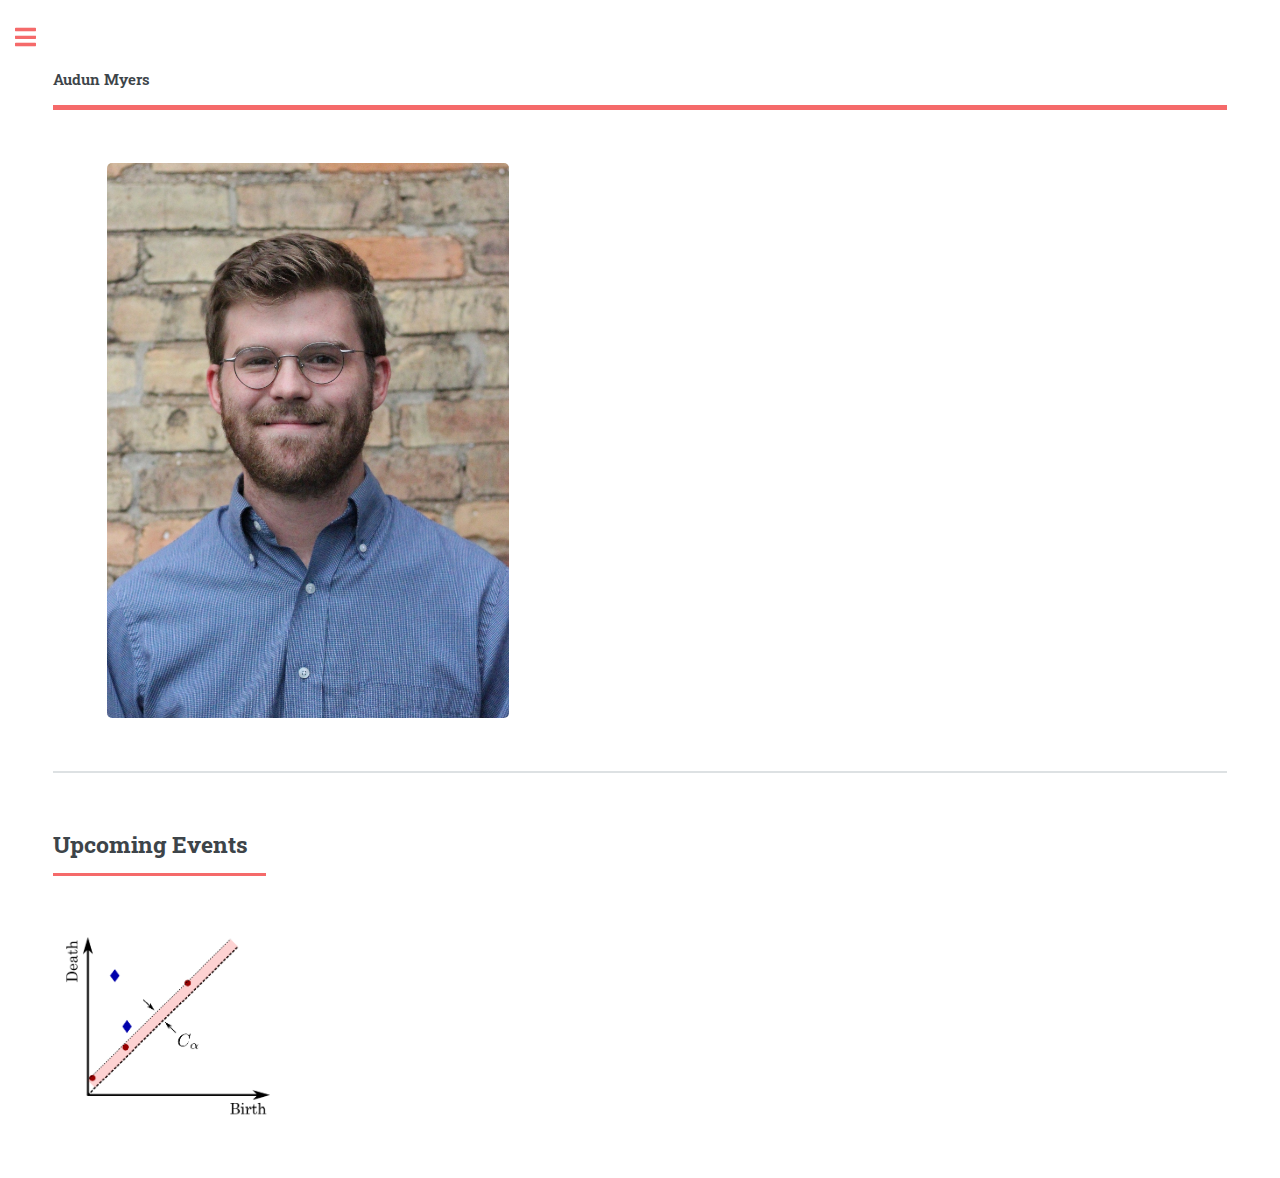
==== index.html @ 67d129f9 "adding presentations" ====
<!DOCTYPE HTML>
<!--
	Editorial by HTML5 UP
	html5up.net | @ajlkn
	Free for personal and commercial use under the CCA 3.0 license (html5up.net/license)
-->
<html>
	<head>
		<title>Editorial by HTML5 UP</title>
		<meta charset="utf-8" />
		<meta name="viewport" content="width=device-width, initial-scale=1, user-scalable=no" />
		<link rel="stylesheet" href="assets/css/main.css" />
	</head>
	<body class="is-preload">

		<!-- Wrapper -->
			<div id="wrapper">

				<!-- Main -->
					<div id="main">
						<div class="inner">

							<!-- Header -->
								<header id="header">
									<a href="index.html" class="logo"><strong>Audun Myers</strong> </a>
								</header>

							<!-- Banner -->
								<section id="banner">
									<div class="content">
										<header>
											<h1>Hi, I'm<br />
											Audun Myers</h1>
											<p>A PhD Student at Michigan State University</p>
										</header>
										<p>I am a PhD student at Michigan State University studying dynamics and vibrations with an emphasis on topological data analysis and complex networks. Specficially, I work in the Khasawneh-lab where we implement topology to study time series.</p>
										<ul class="actions">
											<li><a href="cv.html" class="button big">Learn More</a></li>
										</ul>
									</div>
									<span class="image object">
										<img src="images/AudunMyers.JPG" alt="" style="width:402px;height:555px;">
									</span>
								</section>

							<!-- Section -->
								<section>
									<header class="major">
										<h2>Upcoming Events</h2>
									</header>
									<div class="features">
										<article>
											<span class="image object">
        										<img src="images/tda_sem_presentation_fig1.PNG" alt="" style="width:240px;height:200px;">
        									</span>
											<div class="content">
												<h3>Michigan State University TDA Seminar</h3>
												<p>On 11/9/20 I will present on sublevel set statistics applied to damping parameter estimation for 1-D signals.</p>
											</div>
										</article>
									</div>
								</section>

						</div>
					</div>

				<!-- Sidebar -->
					<div id="sidebar">
						<div class="inner">

							<!-- Search -->
								<section id="search" class="alt">
									<form method="post" action="#">
										<input type="text" name="query" id="query" placeholder="Search" />
									</form>
								</section>

							<!-- Menu -->
								<nav id="menu">
									<header class="major">
										<h2>Menu</h2>
									</header>
									<ul>
										<li><a href="index.html">Homepage</a></li>
										<li><a href="cv.html">CV</a></li>
										<li><a href="publications.html">Publications</a></li>
										<li><a href="code.html">Code</a></li>
										<li><a href="presentations.html">Presentations</a></li>
									</ul>
								</nav>
							<!-- Section -->
								<section>
									<header class="major">
										<h2>Get in touch</h2>
									</header>
									<p>Please feel free to contact me via email if you are interested in collaborating on code or a publication.</p>
									<ul class="contact">
										<li class="icon solid fa-envelope"><a href="#">myersau3@msu.edu</a></li>
									</ul>
								</section>

							<!-- Footer -->
								<footer id="footer">
									<p class="copyright">&copy; Untitled. All rights reserved. Demo Images: <a href="https://unsplash.com">Unsplash</a>. Design: <a href="https://html5up.net">HTML5 UP</a>.</p>
								</footer>

						</div>
					</div>

			</div>

		<!-- Scripts -->
			<script src="assets/js/jquery.min.js"></script>
			<script src="assets/js/browser.min.js"></script>
			<script src="assets/js/breakpoints.min.js"></script>
			<script src="assets/js/util.js"></script>
			<script src="assets/js/main.js"></script>

	</body>
</html>
---- assets/css/main.css ----
@import url(fontawesome-all.min.css);
@import url("https://fonts.googleapis.com/css?family=Open+Sans:400,600,400italic,600italic|Roboto+Slab:400,700");
/*
	Editorial by HTML5 UP
	html5up.net | @ajlkn
	Free for personal and commercial use under the CCA 3.0 license (html5up.net/license)
*/
html, body, div, span, applet, object,
iframe, h1, h2, h3, h4, h5, h6, p, blockquote,
pre, a, abbr, acronym, address, big, cite,
code, del, dfn, em, img, ins, kbd, q, s, samp,
small, strike, strong, sub, sup, tt, var, b,
u, i, center, dl, dt, dd, ol, ul, li, fieldset,
form, label, legend, table, caption, tbody,
tfoot, thead, tr, th, td, article, aside,
canvas, details, embed, figure, figcaption,
footer, header, hgroup, menu, nav, output, ruby,
section, summary, time, mark, audio, video {
  margin: 0;
  padding: 0;
  border: 0;
  font-size: 100%;
  font: inherit;
  vertical-align: baseline; }

article, aside, details, figcaption, figure,
footer, header, hgroup, menu, nav, section {
  display: block; }

body {
  line-height: 1; }

ol, ul {
  list-style: none; }

blockquote, q {
  quotes: none; }
  blockquote:before, blockquote:after, q:before, q:after {
    content: '';
    content: none; }

table {
  border-collapse: collapse;
  border-spacing: 0; }

body {
  -webkit-text-size-adjust: none; }

mark {
  background-color: transparent;
  color: inherit; }

input::-moz-focus-inner {
  border: 0;
  padding: 0; }

input, select, textarea {
  -moz-appearance: none;
  -webkit-appearance: none;
  -ms-appearance: none;
  appearance: none; }

/* Basic */
@-ms-viewport {
  width: device-width; }

body {
  -ms-overflow-style: scrollbar; }

@media screen and (max-width: 480px) {
  html, body {
    min-width: 320px; } }

html {
  box-sizing: border-box; }

*, *:before, *:after {
  box-sizing: inherit; }

body {
  background: #ffffff; }
  body.is-preload *, body.is-preload *:before, body.is-preload *:after, body.is-resizing *, body.is-resizing *:before, body.is-resizing *:after {
    -moz-animation: none !important;
    -webkit-animation: none !important;
    -ms-animation: none !important;
    animation: none !important;
    -moz-transition: none !important;
    -webkit-transition: none !important;
    -ms-transition: none !important;
    transition: none !important; }

/* Type */
body, input, select, textarea {
  color: #7f888f;
  font-family: "Open Sans", sans-serif;
  font-size: 13pt;
  font-weight: 400;
  line-height: 1.65; }
  @media screen and (max-width: 1680px) {
    body, input, select, textarea {
      font-size: 11pt; } }
  @media screen and (max-width: 1280px) {
    body, input, select, textarea {
      font-size: 10pt; } }
  @media screen and (max-width: 360px) {
    body, input, select, textarea {
      font-size: 9pt; } }

a {
  -moz-transition: color 0.2s ease-in-out, border-bottom-color 0.2s ease-in-out;
  -webkit-transition: color 0.2s ease-in-out, border-bottom-color 0.2s ease-in-out;
  -ms-transition: color 0.2s ease-in-out, border-bottom-color 0.2s ease-in-out;
  transition: color 0.2s ease-in-out, border-bottom-color 0.2s ease-in-out;
  border-bottom: dotted 1px;
  color: #f56a6a;
  text-decoration: none; }
  a:hover {
    border-bottom-color: #f56a6a;
    color: #f56a6a !important; }
    a:hover strong {
      color: inherit; }

strong, b {
  color: #3d4449;
  font-weight: 600; }

em, i {
  font-style: italic; }

p {
  margin: 0 0 2em 0; }

h1, h2, h3, h4, h5, h6 {
  color: #3d4449;
  font-family: "Roboto Slab", serif;
  font-weight: 700;
  line-height: 1.5;
  margin: 0 0 1em 0; }
  h1 a, h2 a, h3 a, h4 a, h5 a, h6 a {
    color: inherit;
    text-decoration: none;
    border-bottom: 0; }

h1 {
  font-size: 4em;
  margin: 0 0 0.5em 0;
  line-height: 1.3; }

h2 {
  font-size: 1.75em; }

h3 {
  font-size: 1.25em; }

h4 {
  font-size: 1.1em; }

h5 {
  font-size: 0.9em; }

h6 {
  font-size: 0.7em; }

@media screen and (max-width: 1680px) {
  h1 {
    font-size: 3.5em; } }

@media screen and (max-width: 980px) {
  h1 {
    font-size: 3.25em; } }

@media screen and (max-width: 736px) {
  h1 {
    font-size: 2em;
    line-height: 1.4; }
  h2 {
    font-size: 1.5em; } }

sub {
  font-size: 0.8em;
  position: relative;
  top: 0.5em; }

sup {
  font-size: 0.8em;
  position: relative;
  top: -0.5em; }

blockquote {
  border-left: solid 3px rgba(210, 215, 217, 0.75);
  font-style: italic;
  margin: 0 0 2em 0;
  padding: 0.5em 0 0.5em 2em; }

code {
  background: rgba(230, 235, 237, 0.25);
  border-radius: 0.375em;
  border: solid 1px rgba(210, 215, 217, 0.75);
  font-family: "Courier New", monospace;
  font-size: 0.9em;
  margin: 0 0.25em;
  padding: 0.25em 0.65em; }

pre {
  -webkit-overflow-scrolling: touch;
  font-family: "Courier New", monospace;
  font-size: 0.9em;
  margin: 0 0 2em 0; }
  pre code {
    display: block;
    line-height: 1.75;
    padding: 1em 1.5em;
    overflow-x: auto; }

hr {
  border: 0;
  border-bottom: solid 1px rgba(210, 215, 217, 0.75);
  margin: 2em 0; }
  hr.major {
    margin: 3em 0; }

.align-left {
  text-align: left; }

.align-center {
  text-align: center; }

.align-right {
  text-align: right; }

/* Row */
.row {
  display: flex;
  flex-wrap: wrap;
  box-sizing: border-box;
  align-items: stretch; }
  .row > * {
    box-sizing: border-box; }
  .row.gtr-uniform > * > :last-child {
    margin-bottom: 0; }
  .row.aln-left {
    justify-content: flex-start; }
  .row.aln-center {
    justify-content: center; }
  .row.aln-right {
    justify-content: flex-end; }
  .row.aln-top {
    align-items: flex-start; }
  .row.aln-middle {
    align-items: center; }
  .row.aln-bottom {
    align-items: flex-end; }
  .row > .imp {
    order: -1; }
  .row > .col-1 {
    width: 8.33333%; }
  .row > .off-1 {
    margin-left: 8.33333%; }
  .row > .col-2 {
    width: 16.66667%; }
  .row > .off-2 {
    margin-left: 16.66667%; }
  .row > .col-3 {
    width: 25%; }
  .row > .off-3 {
    margin-left: 25%; }
  .row > .col-4 {
    width: 33.33333%; }
  .row > .off-4 {
    margin-left: 33.33333%; }
  .row > .col-5 {
    width: 41.66667%; }
  .row > .off-5 {
    margin-left: 41.66667%; }
  .row > .col-6 {
    width: 50%; }
  .row > .off-6 {
    margin-left: 50%; }
  .row > .col-7 {
    width: 58.33333%; }
  .row > .off-7 {
    margin-left: 58.33333%; }
  .row > .col-8 {
    width: 66.66667%; }
  .row > .off-8 {
    margin-left: 66.66667%; }
  .row > .col-9 {
    width: 75%; }
  .row > .off-9 {
    margin-left: 75%; }
  .row > .col-10 {
    width: 83.33333%; }
  .row > .off-10 {
    margin-left: 83.33333%; }
  .row > .col-11 {
    width: 91.66667%; }
  .row > .off-11 {
    margin-left: 91.66667%; }
  .row > .col-12 {
    width: 100%; }
  .row > .off-12 {
    margin-left: 100%; }
  .row.gtr-0 {
    margin-top: 0;
    margin-left: 0em; }
    .row.gtr-0 > * {
      padding: 0 0 0 0em; }
    .row.gtr-0.gtr-uniform {
      margin-top: 0em; }
      .row.gtr-0.gtr-uniform > * {
        padding-top: 0em; }
  .row.gtr-25 {
    margin-top: 0;
    margin-left: -0.375em; }
    .row.gtr-25 > * {
      padding: 0 0 0 0.375em; }
    .row.gtr-25.gtr-uniform {
      margin-top: -0.375em; }
      .row.gtr-25.gtr-uniform > * {
        padding-top: 0.375em; }
  .row.gtr-50 {
    margin-top: 0;
    margin-left: -0.75em; }
    .row.gtr-50 > * {
      padding: 0 0 0 0.75em; }
    .row.gtr-50.gtr-uniform {
      margin-top: -0.75em; }
      .row.gtr-50.gtr-uniform > * {
        padding-top: 0.75em; }
  .row {
    margin-top: 0;
    margin-left: -1.5em; }
    .row > * {
      padding: 0 0 0 1.5em; }
    .row.gtr-uniform {
      margin-top: -1.5em; }
      .row.gtr-uniform > * {
        padding-top: 1.5em; }
  .row.gtr-150 {
    margin-top: 0;
    margin-left: -2.25em; }
    .row.gtr-150 > * {
      padding: 0 0 0 2.25em; }
    .row.gtr-150.gtr-uniform {
      margin-top: -2.25em; }
      .row.gtr-150.gtr-uniform > * {
        padding-top: 2.25em; }
  .row.gtr-200 {
    margin-top: 0;
    margin-left: -3em; }
    .row.gtr-200 > * {
      padding: 0 0 0 3em; }
    .row.gtr-200.gtr-uniform {
      margin-top: -3em; }
      .row.gtr-200.gtr-uniform > * {
        padding-top: 3em; }
  @media screen and (max-width: 1680px) {
    .row {
      display: flex;
      flex-wrap: wrap;
      box-sizing: border-box;
      align-items: stretch; }
      .row > * {
        box-sizing: border-box; }
      .row.gtr-uniform > * > :last-child {
        margin-bottom: 0; }
      .row.aln-left {
        justify-content: flex-start; }
      .row.aln-center {
        justify-content: center; }
      .row.aln-right {
        justify-content: flex-end; }
      .row.aln-top {
        align-items: flex-start; }
      .row.aln-middle {
        align-items: center; }
      .row.aln-bottom {
        align-items: flex-end; }
      .row > .imp-xlarge {
        order: -1; }
      .row > .col-1-xlarge {
        width: 8.33333%; }
      .row > .off-1-xlarge {
        margin-left: 8.33333%; }
      .row > .col-2-xlarge {
        width: 16.66667%; }
      .row > .off-2-xlarge {
        margin-left: 16.66667%; }
      .row > .col-3-xlarge {
        width: 25%; }
      .row > .off-3-xlarge {
        margin-left: 25%; }
      .row > .col-4-xlarge {
        width: 33.33333%; }
      .row > .off-4-xlarge {
        margin-left: 33.33333%; }
      .row > .col-5-xlarge {
        width: 41.66667%; }
      .row > .off-5-xlarge {
        margin-left: 41.66667%; }
      .row > .col-6-xlarge {
        width: 50%; }
      .row > .off-6-xlarge {
        margin-left: 50%; }
      .row > .col-7-xlarge {
        width: 58.33333%; }
      .row > .off-7-xlarge {
        margin-left: 58.33333%; }
      .row > .col-8-xlarge {
        width: 66.66667%; }
      .row > .off-8-xlarge {
        margin-left: 66.66667%; }
      .row > .col-9-xlarge {
        width: 75%; }
      .row > .off-9-xlarge {
        margin-left: 75%; }
      .row > .col-10-xlarge {
        width: 83.33333%; }
      .row > .off-10-xlarge {
        margin-left: 83.33333%; }
      .row > .col-11-xlarge {
        width: 91.66667%; }
      .row > .off-11-xlarge {
        margin-left: 91.66667%; }
      .row > .col-12-xlarge {
        width: 100%; }
      .row > .off-12-xlarge {
        margin-left: 100%; }
      .row.gtr-0 {
        margin-top: 0;
        margin-left: 0em; }
        .row.gtr-0 > * {
          padding: 0 0 0 0em; }
        .row.gtr-0.gtr-uniform {
          margin-top: 0em; }
          .row.gtr-0.gtr-uniform > * {
            padding-top: 0em; }
      .row.gtr-25 {
        margin-top: 0;
        margin-left: -0.375em; }
        .row.gtr-25 > * {
          padding: 0 0 0 0.375em; }
        .row.gtr-25.gtr-uniform {
          margin-top: -0.375em; }
          .row.gtr-25.gtr-uniform > * {
            padding-top: 0.375em; }
      .row.gtr-50 {
        margin-top: 0;
        margin-left: -0.75em; }
        .row.gtr-50 > * {
          padding: 0 0 0 0.75em; }
        .row.gtr-50.gtr-uniform {
          margin-top: -0.75em; }
          .row.gtr-50.gtr-uniform > * {
            padding-top: 0.75em; }
      .row {
        margin-top: 0;
        margin-left: -1.5em; }
        .row > * {
          padding: 0 0 0 1.5em; }
        .row.gtr-uniform {
          margin-top: -1.5em; }
          .row.gtr-uniform > * {
            padding-top: 1.5em; }
      .row.gtr-150 {
        margin-top: 0;
        margin-left: -2.25em; }
        .row.gtr-150 > * {
          padding: 0 0 0 2.25em; }
        .row.gtr-150.gtr-uniform {
          margin-top: -2.25em; }
          .row.gtr-150.gtr-uniform > * {
            padding-top: 2.25em; }
      .row.gtr-200 {
        margin-top: 0;
        margin-left: -3em; }
        .row.gtr-200 > * {
          padding: 0 0 0 3em; }
        .row.gtr-200.gtr-uniform {
          margin-top: -3em; }
          .row.gtr-200.gtr-uniform > * {
            padding-top: 3em; } }
  @media screen and (max-width: 1280px) {
    .row {
      display: flex;
      flex-wrap: wrap;
      box-sizing: border-box;
      align-items: stretch; }
      .row > * {
        box-sizing: border-box; }
      .row.gtr-uniform > * > :last-child {
        margin-bottom: 0; }
      .row.aln-left {
        justify-content: flex-start; }
      .row.aln-center {
        justify-content: center; }
      .row.aln-right {
        justify-content: flex-end; }
      .row.aln-top {
        align-items: flex-start; }
      .row.aln-middle {
        align-items: center; }
      .row.aln-bottom {
        align-items: flex-end; }
      .row > .imp-large {
        order: -1; }
      .row > .col-1-large {
        width: 8.33333%; }
      .row > .off-1-large {
        margin-left: 8.33333%; }
      .row > .col-2-large {
        width: 16.66667%; }
      .row > .off-2-large {
        margin-left: 16.66667%; }
      .row > .col-3-large {
        width: 25%; }
      .row > .off-3-large {
        margin-left: 25%; }
      .row > .col-4-large {
        width: 33.33333%; }
      .row > .off-4-large {
        margin-left: 33.33333%; }
      .row > .col-5-large {
        width: 41.66667%; }
      .row > .off-5-large {
        margin-left: 41.66667%; }
      .row > .col-6-large {
        width: 50%; }
      .row > .off-6-large {
        margin-left: 50%; }
      .row > .col-7-large {
        width: 58.33333%; }
      .row > .off-7-large {
        margin-left: 58.33333%; }
      .row > .col-8-large {
        width: 66.66667%; }
      .row > .off-8-large {
        margin-left: 66.66667%; }
      .row > .col-9-large {
        width: 75%; }
      .row > .off-9-large {
        margin-left: 75%; }
      .row > .col-10-large {
        width: 83.33333%; }
      .row > .off-10-large {
        margin-left: 83.33333%; }
      .row > .col-11-large {
        width: 91.66667%; }
      .row > .off-11-large {
        margin-left: 91.66667%; }
      .row > .col-12-large {
        width: 100%; }
      .row > .off-12-large {
        margin-left: 100%; }
      .row.gtr-0 {
        margin-top: 0;
        margin-left: 0em; }
        .row.gtr-0 > * {
          padding: 0 0 0 0em; }
        .row.gtr-0.gtr-uniform {
          margin-top: 0em; }
          .row.gtr-0.gtr-uniform > * {
            padding-top: 0em; }
      .row.gtr-25 {
        margin-top: 0;
        margin-left: -0.375em; }
        .row.gtr-25 > * {
          padding: 0 0 0 0.375em; }
        .row.gtr-25.gtr-uniform {
          margin-top: -0.375em; }
          .row.gtr-25.gtr-uniform > * {
            padding-top: 0.375em; }
      .row.gtr-50 {
        margin-top: 0;
        margin-left: -0.75em; }
        .row.gtr-50 > * {
          padding: 0 0 0 0.75em; }
        .row.gtr-50.gtr-uniform {
          margin-top: -0.75em; }
          .row.gtr-50.gtr-uniform > * {
            padding-top: 0.75em; }
      .row {
        margin-top: 0;
        margin-left: -1.5em; }
        .row > * {
          padding: 0 0 0 1.5em; }
        .row.gtr-uniform {
          margin-top: -1.5em; }
          .row.gtr-uniform > * {
            padding-top: 1.5em; }
      .row.gtr-150 {
        margin-top: 0;
        margin-left: -2.25em; }
        .row.gtr-150 > * {
          padding: 0 0 0 2.25em; }
        .row.gtr-150.gtr-uniform {
          margin-top: -2.25em; }
          .row.gtr-150.gtr-uniform > * {
            padding-top: 2.25em; }
      .row.gtr-200 {
        margin-top: 0;
        margin-left: -3em; }
        .row.gtr-200 > * {
          padding: 0 0 0 3em; }
        .row.gtr-200.gtr-uniform {
          margin-top: -3em; }
          .row.gtr-200.gtr-uniform > * {
            padding-top: 3em; } }
  @media screen and (max-width: 980px) {
    .row {
      display: flex;
      flex-wrap: wrap;
      box-sizing: border-box;
      align-items: stretch; }
      .row > * {
        box-sizing: border-box; }
      .row.gtr-uniform > * > :last-child {
        margin-bottom: 0; }
      .row.aln-left {
        justify-content: flex-start; }
      .row.aln-center {
        justify-content: center; }
      .row.aln-right {
        justify-content: flex-end; }
      .row.aln-top {
        align-items: flex-start; }
      .row.aln-middle {
        align-items: center; }
      .row.aln-bottom {
        align-items: flex-end; }
      .row > .imp-medium {
        order: -1; }
      .row > .col-1-medium {
        width: 8.33333%; }
      .row > .off-1-medium {
        margin-left: 8.33333%; }
      .row > .col-2-medium {
        width: 16.66667%; }
      .row > .off-2-medium {
        margin-left: 16.66667%; }
      .row > .col-3-medium {
        width: 25%; }
      .row > .off-3-medium {
        margin-left: 25%; }
      .row > .col-4-medium {
        width: 33.33333%; }
      .row > .off-4-medium {
        margin-left: 33.33333%; }
      .row > .col-5-medium {
        width: 41.66667%; }
      .row > .off-5-medium {
        margin-left: 41.66667%; }
      .row > .col-6-medium {
        width: 50%; }
      .row > .off-6-medium {
        margin-left: 50%; }
      .row > .col-7-medium {
        width: 58.33333%; }
      .row > .off-7-medium {
        margin-left: 58.33333%; }
      .row > .col-8-medium {
        width: 66.66667%; }
      .row > .off-8-medium {
        margin-left: 66.66667%; }
      .row > .col-9-medium {
        width: 75%; }
      .row > .off-9-medium {
        margin-left: 75%; }
      .row > .col-10-medium {
        width: 83.33333%; }
      .row > .off-10-medium {
        margin-left: 83.33333%; }
      .row > .col-11-medium {
        width: 91.66667%; }
      .row > .off-11-medium {
        margin-left: 91.66667%; }
      .row > .col-12-medium {
        width: 100%; }
      .row > .off-12-medium {
        margin-left: 100%; }
      .row.gtr-0 {
        margin-top: 0;
        margin-left: 0em; }
        .row.gtr-0 > * {
          padding: 0 0 0 0em; }
        .row.gtr-0.gtr-uniform {
          margin-top: 0em; }
          .row.gtr-0.gtr-uniform > * {
            padding-top: 0em; }
      .row.gtr-25 {
        margin-top: 0;
        margin-left: -0.375em; }
        .row.gtr-25 > * {
          padding: 0 0 0 0.375em; }
        .row.gtr-25.gtr-uniform {
          margin-top: -0.375em; }
          .row.gtr-25.gtr-uniform > * {
            padding-top: 0.375em; }
      .row.gtr-50 {
        margin-top: 0;
        margin-left: -0.75em; }
        .row.gtr-50 > * {
          padding: 0 0 0 0.75em; }
        .row.gtr-50.gtr-uniform {
          margin-top: -0.75em; }
          .row.gtr-50.gtr-uniform > * {
            padding-top: 0.75em; }
      .row {
        margin-top: 0;
        margin-left: -1.5em; }
        .row > * {
          padding: 0 0 0 1.5em; }
        .row.gtr-uniform {
          margin-top: -1.5em; }
          .row.gtr-uniform > * {
            padding-top: 1.5em; }
      .row.gtr-150 {
        margin-top: 0;
        margin-left: -2.25em; }
        .row.gtr-150 > * {
          padding: 0 0 0 2.25em; }
        .row.gtr-150.gtr-uniform {
          margin-top: -2.25em; }
          .row.gtr-150.gtr-uniform > * {
            padding-top: 2.25em; }
      .row.gtr-200 {
        margin-top: 0;
        margin-left: -3em; }
        .row.gtr-200 > * {
          padding: 0 0 0 3em; }
        .row.gtr-200.gtr-uniform {
          margin-top: -3em; }
          .row.gtr-200.gtr-uniform > * {
            padding-top: 3em; } }
  @media screen and (max-width: 736px) {
    .row {
      display: flex;
      flex-wrap: wrap;
      box-sizing: border-box;
      align-items: stretch; }
      .row > * {
        box-sizing: border-box; }
      .row.gtr-uniform > * > :last-child {
        margin-bottom: 0; }
      .row.aln-left {
        justify-content: flex-start; }
      .row.aln-center {
        justify-content: center; }
      .row.aln-right {
        justify-content: flex-end; }
      .row.aln-top {
        align-items: flex-start; }
      .row.aln-middle {
        align-items: center; }
      .row.aln-bottom {
        align-items: flex-end; }
      .row > .imp-small {
        order: -1; }
      .row > .col-1-small {
        width: 8.33333%; }
      .row > .off-1-small {
        margin-left: 8.33333%; }
      .row > .col-2-small {
        width: 16.66667%; }
      .row > .off-2-small {
        margin-left: 16.66667%; }
      .row > .col-3-small {
        width: 25%; }
      .row > .off-3-small {
        margin-left: 25%; }
      .row > .col-4-small {
        width: 33.33333%; }
      .row > .off-4-small {
        margin-left: 33.33333%; }
      .row > .col-5-small {
        width: 41.66667%; }
      .row > .off-5-small {
        margin-left: 41.66667%; }
      .row > .col-6-small {
        width: 50%; }
      .row > .off-6-small {
        margin-left: 50%; }
      .row > .col-7-small {
        width: 58.33333%; }
      .row > .off-7-small {
        margin-left: 58.33333%; }
      .row > .col-8-small {
        width: 66.66667%; }
      .row > .off-8-small {
        margin-left: 66.66667%; }
      .row > .col-9-small {
        width: 75%; }
      .row > .off-9-small {
        margin-left: 75%; }
      .row > .col-10-small {
        width: 83.33333%; }
      .row > .off-10-small {
        margin-left: 83.33333%; }
      .row > .col-11-small {
        width: 91.66667%; }
      .row > .off-11-small {
        margin-left: 91.66667%; }
      .row > .col-12-small {
        width: 100%; }
      .row > .off-12-small {
        margin-left: 100%; }
      .row.gtr-0 {
        margin-top: 0;
        margin-left: 0em; }
        .row.gtr-0 > * {
          padding: 0 0 0 0em; }
        .row.gtr-0.gtr-uniform {
          margin-top: 0em; }
          .row.gtr-0.gtr-uniform > * {
            padding-top: 0em; }
      .row.gtr-25 {
        margin-top: 0;
        margin-left: -0.375em; }
        .row.gtr-25 > * {
          padding: 0 0 0 0.375em; }
        .row.gtr-25.gtr-uniform {
          margin-top: -0.375em; }
          .row.gtr-25.gtr-uniform > * {
            padding-top: 0.375em; }
      .row.gtr-50 {
        margin-top: 0;
        margin-left: -0.75em; }
        .row.gtr-50 > * {
          padding: 0 0 0 0.75em; }
        .row.gtr-50.gtr-uniform {
          margin-top: -0.75em; }
          .row.gtr-50.gtr-uniform > * {
            padding-top: 0.75em; }
      .row {
        margin-top: 0;
        margin-left: -1.5em; }
        .row > * {
          padding: 0 0 0 1.5em; }
        .row.gtr-uniform {
          margin-top: -1.5em; }
          .row.gtr-uniform > * {
            padding-top: 1.5em; }
      .row.gtr-150 {
        margin-top: 0;
        margin-left: -2.25em; }
        .row.gtr-150 > * {
          padding: 0 0 0 2.25em; }
        .row.gtr-150.gtr-uniform {
          margin-top: -2.25em; }
          .row.gtr-150.gtr-uniform > * {
            padding-top: 2.25em; }
      .row.gtr-200 {
        margin-top: 0;
        margin-left: -3em; }
        .row.gtr-200 > * {
          padding: 0 0 0 3em; }
        .row.gtr-200.gtr-uniform {
          margin-top: -3em; }
          .row.gtr-200.gtr-uniform > * {
            padding-top: 3em; } }
  @media screen and (max-width: 480px) {
    .row {
      display: flex;
      flex-wrap: wrap;
      box-sizing: border-box;
      align-items: stretch; }
      .row > * {
        box-sizing: border-box; }
      .row.gtr-uniform > * > :last-child {
        margin-bottom: 0; }
      .row.aln-left {
        justify-content: flex-start; }
      .row.aln-center {
        justify-content: center; }
      .row.aln-right {
        justify-content: flex-end; }
      .row.aln-top {
        align-items: flex-start; }
      .row.aln-middle {
        align-items: center; }
      .row.aln-bottom {
        align-items: flex-end; }
      .row > .imp-xsmall {
        order: -1; }
      .row > .col-1-xsmall {
        width: 8.33333%; }
      .row > .off-1-xsmall {
        margin-left: 8.33333%; }
      .row > .col-2-xsmall {
        width: 16.66667%; }
      .row > .off-2-xsmall {
        margin-left: 16.66667%; }
      .row > .col-3-xsmall {
        width: 25%; }
      .row > .off-3-xsmall {
        margin-left: 25%; }
      .row > .col-4-xsmall {
        width: 33.33333%; }
      .row > .off-4-xsmall {
        margin-left: 33.33333%; }
      .row > .col-5-xsmall {
        width: 41.66667%; }
      .row > .off-5-xsmall {
        margin-left: 41.66667%; }
      .row > .col-6-xsmall {
        width: 50%; }
      .row > .off-6-xsmall {
        margin-left: 50%; }
      .row > .col-7-xsmall {
        width: 58.33333%; }
      .row > .off-7-xsmall {
        margin-left: 58.33333%; }
      .row > .col-8-xsmall {
        width: 66.66667%; }
      .row > .off-8-xsmall {
        margin-left: 66.66667%; }
      .row > .col-9-xsmall {
        width: 75%; }
      .row > .off-9-xsmall {
        margin-left: 75%; }
      .row > .col-10-xsmall {
        width: 83.33333%; }
      .row > .off-10-xsmall {
        margin-left: 83.33333%; }
      .row > .col-11-xsmall {
        width: 91.66667%; }
      .row > .off-11-xsmall {
        margin-left: 91.66667%; }
      .row > .col-12-xsmall {
        width: 100%; }
      .row > .off-12-xsmall {
        margin-left: 100%; }
      .row.gtr-0 {
        margin-top: 0;
        margin-left: 0em; }
        .row.gtr-0 > * {
          padding: 0 0 0 0em; }
        .row.gtr-0.gtr-uniform {
          margin-top: 0em; }
          .row.gtr-0.gtr-uniform > * {
            padding-top: 0em; }
      .row.gtr-25 {
        margin-top: 0;
        margin-left: -0.375em; }
        .row.gtr-25 > * {
          padding: 0 0 0 0.375em; }
        .row.gtr-25.gtr-uniform {
          margin-top: -0.375em; }
          .row.gtr-25.gtr-uniform > * {
            padding-top: 0.375em; }
      .row.gtr-50 {
        margin-top: 0;
        margin-left: -0.75em; }
        .row.gtr-50 > * {
          padding: 0 0 0 0.75em; }
        .row.gtr-50.gtr-uniform {
          margin-top: -0.75em; }
          .row.gtr-50.gtr-uniform > * {
            padding-top: 0.75em; }
      .row {
        margin-top: 0;
        margin-left: -1.5em; }
        .row > * {
          padding: 0 0 0 1.5em; }
        .row.gtr-uniform {
          margin-top: -1.5em; }
          .row.gtr-uniform > * {
            padding-top: 1.5em; }
      .row.gtr-150 {
        margin-top: 0;
        margin-left: -2.25em; }
        .row.gtr-150 > * {
          padding: 0 0 0 2.25em; }
        .row.gtr-150.gtr-uniform {
          margin-top: -2.25em; }
          .row.gtr-150.gtr-uniform > * {
            padding-top: 2.25em; }
      .row.gtr-200 {
        margin-top: 0;
        margin-left: -3em; }
        .row.gtr-200 > * {
          padding: 0 0 0 3em; }
        .row.gtr-200.gtr-uniform {
          margin-top: -3em; }
          .row.gtr-200.gtr-uniform > * {
            padding-top: 3em; } }

/* Section/Article */
section.special, article.special {
  text-align: center; }

header p {
  font-family: "Roboto Slab", serif;
  font-size: 1em;
  font-weight: 400;
  letter-spacing: 0.075em;
  margin-top: -0.5em;
  text-transform: uppercase; }

header.major > :last-child {
  border-bottom: solid 3px #f56a6a;
  display: inline-block;
  margin: 0 0 2em 0;
  padding: 0 0.75em 0.5em 0; }

header.main > :last-child {
  margin: 0 0 1em 0; }

/* Form */
form {
  margin: 0 0 2em 0; }

label {
  color: #3d4449;
  display: block;
  font-size: 0.9em;
  font-weight: 600;
  margin: 0 0 1em 0; }

input[type="text"],
input[type="password"],
input[type="email"],
input[type="tel"],
input[type="search"],
input[type="url"],
select,
textarea {
  -moz-appearance: none;
  -webkit-appearance: none;
  -ms-appearance: none;
  appearance: none;
  background: #ffffff;
  border-radius: 0.375em;
  border: none;
  border: solid 1px rgba(210, 215, 217, 0.75);
  color: inherit;
  display: block;
  outline: 0;
  padding: 0 1em;
  text-decoration: none;
  width: 100%; }
  input[type="text"]:invalid,
  input[type="password"]:invalid,
  input[type="email"]:invalid,
  input[type="tel"]:invalid,
  input[type="search"]:invalid,
  input[type="url"]:invalid,
  select:invalid,
  textarea:invalid {
    box-shadow: none; }
  input[type="text"]:focus,
  input[type="password"]:focus,
  input[type="email"]:focus,
  input[type="tel"]:focus,
  input[type="search"]:focus,
  input[type="url"]:focus,
  select:focus,
  textarea:focus {
    border-color: #f56a6a;
    box-shadow: 0 0 0 1px #f56a6a; }

select {
  background-image: url("data:image/svg+xml;charset=utf8,%3Csvg xmlns='http://www.w3.org/2000/svg' width='40' height='40' preserveAspectRatio='none' viewBox='0 0 40 40'%3E%3Cpath d='M9.4,12.3l10.4,10.4l10.4-10.4c0.2-0.2,0.5-0.4,0.9-0.4c0.3,0,0.6,0.1,0.9,0.4l3.3,3.3c0.2,0.2,0.4,0.5,0.4,0.9 c0,0.4-0.1,0.6-0.4,0.9L20.7,31.9c-0.2,0.2-0.5,0.4-0.9,0.4c-0.3,0-0.6-0.1-0.9-0.4L4.3,17.3c-0.2-0.2-0.4-0.5-0.4-0.9 c0-0.4,0.1-0.6,0.4-0.9l3.3-3.3c0.2-0.2,0.5-0.4,0.9-0.4S9.1,12.1,9.4,12.3z' fill='rgba(210, 215, 217, 0.75)' /%3E%3C/svg%3E");
  background-size: 1.25em;
  background-repeat: no-repeat;
  background-position: calc(100% - 1em) center;
  height: 2.75em;
  padding-right: 2.75em;
  text-overflow: ellipsis; }
  select option {
    color: #3d4449;
    background: #ffffff; }
  select:focus::-ms-value {
    background-color: transparent; }
  select::-ms-expand {
    display: none; }

input[type="text"],
input[type="password"],
input[type="email"],
input[type="tel"],
input[type="search"],
input[type="url"],
select {
  height: 2.75em; }

textarea {
  padding: 0.75em 1em; }

input[type="checkbox"],
input[type="radio"] {
  -moz-appearance: none;
  -webkit-appearance: none;
  -ms-appearance: none;
  appearance: none;
  display: block;
  float: left;
  margin-right: -2em;
  opacity: 0;
  width: 1em;
  z-index: -1; }
  input[type="checkbox"] + label,
  input[type="radio"] + label {
    text-decoration: none;
    color: #7f888f;
    cursor: pointer;
    display: inline-block;
    font-size: 1em;
    font-weight: 400;
    padding-left: 2.4em;
    padding-right: 0.75em;
    position: relative; }
    input[type="checkbox"] + label:before,
    input[type="radio"] + label:before {
      -moz-osx-font-smoothing: grayscale;
      -webkit-font-smoothing: antialiased;
      display: inline-block;
      font-style: normal;
      font-variant: normal;
      text-rendering: auto;
      line-height: 1;
      text-transform: none !important;
      font-family: 'Font Awesome 5 Free';
      font-weight: 900; }
    input[type="checkbox"] + label:before,
    input[type="radio"] + label:before {
      background: #ffffff;
      border-radius: 0.375em;
      border: solid 1px rgba(210, 215, 217, 0.75);
      content: '';
      display: inline-block;
      font-size: 0.8em;
      height: 2.0625em;
      left: 0;
      line-height: 2.0625em;
      position: absolute;
      text-align: center;
      top: 0;
      width: 2.0625em; }
  input[type="checkbox"]:checked + label:before,
  input[type="radio"]:checked + label:before {
    background: #3d4449;
    border-color: #3d4449;
    color: #ffffff;
    content: '\f00c'; }
  input[type="checkbox"]:focus + label:before,
  input[type="radio"]:focus + label:before {
    border-color: #f56a6a;
    box-shadow: 0 0 0 1px #f56a6a; }

input[type="checkbox"] + label:before {
  border-radius: 0.375em; }

input[type="radio"] + label:before {
  border-radius: 100%; }

::-webkit-input-placeholder {
  color: #9fa3a6 !important;
  opacity: 1.0; }

:-moz-placeholder {
  color: #9fa3a6 !important;
  opacity: 1.0; }

::-moz-placeholder {
  color: #9fa3a6 !important;
  opacity: 1.0; }

:-ms-input-placeholder {
  color: #9fa3a6 !important;
  opacity: 1.0; }

.collapsible {
  background-color: #777;
  color: white;
  cursor: pointer;
  padding: 18px;
  width: 100%;
  border: none;
  text-align: left;
  outline: none;
  font-size: 15px;
}

.active, .collapsible:hover {
  background-color: #555;
}

.content {
  padding: 0 18px;
  display: none;
  overflow: hidden;
  background-color: #f1f1f1;
}

/* Box */
.box {
  border-radius: 0.375em;
  border: solid 1px rgba(210, 215, 217, 0.75);
  margin-bottom: 2em;
  padding: 1.5em; }
  .box > :last-child,
  .box > :last-child > :last-child,
  .box > :last-child > :last-child > :last-child {
    margin-bottom: 0; }
  .box.alt {
    border: 0;
    border-radius: 0;
    padding: 0; }

/* Icon */
.icon {
  text-decoration: none;
  border-bottom: none;
  position: relative; }
  .icon:before {
    -moz-osx-font-smoothing: grayscale;
    -webkit-font-smoothing: antialiased;
    display: inline-block;
    font-style: normal;
    font-variant: normal;
    text-rendering: auto;
    line-height: 1;
    text-transform: none !important;
    font-family: 'Font Awesome 5 Free';
    font-weight: 400; }
  .icon > .label {
    display: none; }
  .icon:before {
    line-height: inherit; }
  .icon.solid:before {
    font-weight: 900; }
  .icon.brands:before {
    font-family: 'Font Awesome 5 Brands'; }

/* Image */
.image {
  border-radius: 0.375em;
  border: 0;
  display: inline-block;
  position: relative; }
  .image img {
    border-radius: 0.375em;
    display: block; }
  .image.left, .image.right {
    max-width: 40%; }
    .image.left img, .image.right img {
      width: 100%; }
  .image.left {
    float: left;
    padding: 0 1.5em 1em 0;
    top: 0.25em; }
  .image.right {
    float: right;
    padding: 0 0 1em 1.5em;
    top: 0.25em; }
  .image.fit {
    display: block;
    margin: 0 0 2em 0;
    width: 100%; }
    .image.fit img {
      width: 100%; }
  .image.main {
    display: block;
    margin: 0 0 3em 0;
    width: 100%; }
    .image.main img {
      width: 100%; }

a.image {
  overflow: hidden; }
  a.image img {
    -moz-transition: -moz-transform 0.2s ease;
    -webkit-transition: -webkit-transform 0.2s ease;
    -ms-transition: -ms-transform 0.2s ease;
    transition: transform 0.2s ease; }
  a.image:hover img {
    -moz-transform: scale(1.075);
    -webkit-transform: scale(1.075);
    -ms-transform: scale(1.075);
    transform: scale(1.075); }

/* List */
ol {
  list-style: decimal;
  margin: 0 0 2em 0;
  padding-left: 1.25em; }
  ol li {
    padding-left: 0.25em; }

ul {
  list-style: disc;
  margin: 0 0 2em 0;
  padding-left: 1em; }
  ul li {
    padding-left: 0.5em; }
  ul.alt {
    list-style: none;
    padding-left: 0; }
    ul.alt li {
      border-top: solid 1px rgba(210, 215, 217, 0.75);
      padding: 0.5em 0; }
      ul.alt li:first-child {
        border-top: 0;
        padding-top: 0; }

dl {
  margin: 0 0 2em 0; }
  dl dt {
    display: block;
    font-weight: 600;
    margin: 0 0 1em 0; }
  dl dd {
    margin-left: 2em; }

/* Actions */
ul.actions {
  display: -moz-flex;
  display: -webkit-flex;
  display: -ms-flex;
  display: flex;
  cursor: default;
  list-style: none;
  margin-left: -1em;
  padding-left: 0; }
  ul.actions li {
    padding: 0 0 0 1em;
    vertical-align: middle; }
  ul.actions.special {
    -moz-justify-content: center;
    -webkit-justify-content: center;
    -ms-justify-content: center;
    justify-content: center;
    width: 100%;
    margin-left: 0; }
    ul.actions.special li:first-child {
      padding-left: 0; }
  ul.actions.stacked {
    -moz-flex-direction: column;
    -webkit-flex-direction: column;
    -ms-flex-direction: column;
    flex-direction: column;
    margin-left: 0; }
    ul.actions.stacked li {
      padding: 1.3em 0 0 0; }
      ul.actions.stacked li:first-child {
        padding-top: 0; }
  ul.actions.fit {
    width: calc(100% + 1em); }
    ul.actions.fit li {
      -moz-flex-grow: 1;
      -webkit-flex-grow: 1;
      -ms-flex-grow: 1;
      flex-grow: 1;
      -moz-flex-shrink: 1;
      -webkit-flex-shrink: 1;
      -ms-flex-shrink: 1;
      flex-shrink: 1;
      width: 100%; }
      ul.actions.fit li > * {
        width: 100%; }
    ul.actions.fit.stacked {
      width: 100%; }

/* Icons */
ul.icons {
  cursor: default;
  list-style: none;
  padding-left: 0; }
  ul.icons li {
    display: inline-block;
    padding: 0 1em 0 0; }
    ul.icons li:last-child {
      padding-right: 0; }
    ul.icons li .icon {
      color: inherit; }
      ul.icons li .icon:before {
        font-size: 1.25em; }

/* Contact */
ul.contact {
  list-style: none;
  padding: 0; }
  ul.contact li {
    text-decoration: none;
    border-top: solid 1px rgba(210, 215, 217, 0.75);
    margin: 1.5em 0 0 0;
    padding: 1.5em 0 0 3em;
    position: relative; }
    ul.contact li:before {
      -moz-osx-font-smoothing: grayscale;
      -webkit-font-smoothing: antialiased;
      display: inline-block;
      font-style: normal;
      font-variant: normal;
      text-rendering: auto;
      line-height: 1;
      text-transform: none !important;
      font-family: 'Font Awesome 5 Free';
      font-weight: 400; }
    ul.contact li:before {
      color: #f56a6a;
      display: inline-block;
      font-size: 1.5em;
      height: 1.125em;
      left: 0;
      line-height: 1.125em;
      position: absolute;
      text-align: center;
      top: 1em;
      width: 1.5em; }
    ul.contact li:first-child {
      border-top: 0;
      margin-top: 0;
      padding-top: 0; }
      ul.contact li:first-child:before {
        top: 0; }
    ul.contact li a {
      color: inherit; }

/* Pagination */
ul.pagination {
  cursor: default;
  list-style: none;
  padding-left: 0; }
  ul.pagination li {
    display: inline-block;
    padding-left: 0;
    vertical-align: middle; }
    ul.pagination li > .page {
      -moz-transition: background-color 0.2s ease-in-out, color 0.2s ease-in-out;
      -webkit-transition: background-color 0.2s ease-in-out, color 0.2s ease-in-out;
      -ms-transition: background-color 0.2s ease-in-out, color 0.2s ease-in-out;
      transition: background-color 0.2s ease-in-out, color 0.2s ease-in-out;
      border-bottom: 0;
      border-radius: 0.375em;
      display: inline-block;
      font-size: 0.8em;
      font-weight: 600;
      height: 2em;
      line-height: 2em;
      margin: 0 0.125em;
      min-width: 2em;
      padding: 0 0.5em;
      text-align: center; }
      ul.pagination li > .page.active {
        background-color: #f56a6a;
        color: #ffffff !important; }
        ul.pagination li > .page.active:hover {
          background-color: #f67878; }
        ul.pagination li > .page.active:active {
          background-color: #f45c5c; }
    ul.pagination li:first-child {
      padding-right: 0.75em; }
    ul.pagination li:last-child {
      padding-left: 0.75em; }
  @media screen and (max-width: 480px) {
    ul.pagination li:nth-child(n+2):nth-last-child(n+2) {
      display: none; }
    ul.pagination li:first-child {
      padding-right: 0; } }

/* Table */
.table-wrapper {
  -webkit-overflow-scrolling: touch;
  overflow-x: auto; }

table {
  margin: 0 0 2em 0;
  width: 100%; }
  table tbody tr {
    border: solid 1px rgba(210, 215, 217, 0.75);
    border-left: 0;
    border-right: 0; }
    table tbody tr:nth-child(2n + 1) {
      background-color: rgba(230, 235, 237, 0.25); }
  table td {
    padding: 0.75em 0.75em; }
  table th {
    color: #3d4449;
    font-size: 0.9em;
    font-weight: 600;
    padding: 0 0.75em 0.75em 0.75em;
    text-align: left; }
  table thead {
    border-bottom: solid 2px rgba(210, 215, 217, 0.75); }
  table tfoot {
    border-top: solid 2px rgba(210, 215, 217, 0.75); }
  table.alt {
    border-collapse: separate; }
    table.alt tbody tr td {
      border: solid 1px rgba(210, 215, 217, 0.75);
      border-left-width: 0;
      border-top-width: 0; }
      table.alt tbody tr td:first-child {
        border-left-width: 1px; }
    table.alt tbody tr:first-child td {
      border-top-width: 1px; }
    table.alt thead {
      border-bottom: 0; }
    table.alt tfoot {
      border-top: 0; }

/* Button */
input[type="submit"],
input[type="reset"],
input[type="button"],
button,
.button {
  -moz-appearance: none;
  -webkit-appearance: none;
  -ms-appearance: none;
  appearance: none;
  -moz-transition: background-color 0.2s ease-in-out, color 0.2s ease-in-out;
  -webkit-transition: background-color 0.2s ease-in-out, color 0.2s ease-in-out;
  -ms-transition: background-color 0.2s ease-in-out, color 0.2s ease-in-out;
  transition: background-color 0.2s ease-in-out, color 0.2s ease-in-out;
  background-color: transparent;
  border-radius: 0.375em;
  border: 0;
  box-shadow: inset 0 0 0 2px #f56a6a;
  color: #f56a6a !important;
  cursor: pointer;
  display: inline-block;
  font-family: "Roboto Slab", serif;
  font-size: 0.8em;
  font-weight: 700;
  height: 3.5em;
  letter-spacing: 0.075em;
  line-height: 3.5em;
  padding: 0 2.25em;
  text-align: center;
  text-decoration: none;
  text-transform: uppercase;
  white-space: nowrap; }
  input[type="submit"]:hover,
  input[type="reset"]:hover,
  input[type="button"]:hover,
  button:hover,
  .button:hover {
    background-color: rgba(245, 106, 106, 0.05); }
  input[type="submit"]:active,
  input[type="reset"]:active,
  input[type="button"]:active,
  button:active,
  .button:active {
    background-color: rgba(245, 106, 106, 0.15); }
  input[type="submit"].icon:before,
  input[type="reset"].icon:before,
  input[type="button"].icon:before,
  button.icon:before,
  .button.icon:before {
    margin-right: 0.5em; }
  input[type="submit"].fit,
  input[type="reset"].fit,
  input[type="button"].fit,
  button.fit,
  .button.fit {
    width: 100%; }
  input[type="submit"].small,
  input[type="reset"].small,
  input[type="button"].small,
  button.small,
  .button.small {
    font-size: 0.6em; }
  input[type="submit"].large,
  input[type="reset"].large,
  input[type="button"].large,
  button.large,
  .button.large {
    font-size: 1em;
    height: 3.65em;
    line-height: 3.65em; }
  input[type="submit"].primary,
  input[type="reset"].primary,
  input[type="button"].primary,
  button.primary,
  .button.primary {
    background-color: #f56a6a;
    box-shadow: none;
    color: #ffffff !important; }
    input[type="submit"].primary:hover,
    input[type="reset"].primary:hover,
    input[type="button"].primary:hover,
    button.primary:hover,
    .button.primary:hover {
      background-color: #f67878; }
    input[type="submit"].primary:active,
    input[type="reset"].primary:active,
    input[type="button"].primary:active,
    button.primary:active,
    .button.primary:active {
      background-color: #f45c5c; }
  input[type="submit"].disabled, input[type="submit"]:disabled,
  input[type="reset"].disabled,
  input[type="reset"]:disabled,
  input[type="button"].disabled,
  input[type="button"]:disabled,
  button.disabled,
  button:disabled,
  .button.disabled,
  .button:disabled {
    pointer-events: none;
    opacity: 0.25; }

/* Mini Posts */
.mini-posts article {
  border-top: solid 1px rgba(210, 215, 217, 0.75);
  margin-top: 2em;
  padding-top: 2em; }
  .mini-posts article .image {
    display: block;
    margin: 0 0 1.5em 0; }
    .mini-posts article .image img {
      display: block;
      width: 100%; }
  .mini-posts article:first-child {
    border-top: 0;
    margin-top: 0;
    padding-top: 0; }

/* Features */
.features {
  display: -moz-flex;
  display: -webkit-flex;
  display: -ms-flex;
  display: flex;
  -moz-flex-wrap: wrap;
  -webkit-flex-wrap: wrap;
  -ms-flex-wrap: wrap;
  flex-wrap: wrap;
  margin: 0 0 2em -3em;
  width: calc(100% + 3em); }
  .features article {
    -moz-align-items: center;
    -webkit-align-items: center;
    -ms-align-items: center;
    align-items: center;
    display: -moz-flex;
    display: -webkit-flex;
    display: -ms-flex;
    display: flex;
    margin: 0 0 3em 3em;
    position: relative;
    width: calc(50% - 3em); }
    .features article:nth-child(2n - 1) {
      margin-right: 1.5em; }
    .features article:nth-child(2n) {
      margin-left: 1.5em; }
    .features article:nth-last-child(1), .features article:nth-last-child(2) {
      margin-bottom: 0; }
    .features article .icon {
      -moz-flex-grow: 0;
      -webkit-flex-grow: 0;
      -ms-flex-grow: 0;
      flex-grow: 0;
      -moz-flex-shrink: 0;
      -webkit-flex-shrink: 0;
      -ms-flex-shrink: 0;
      flex-shrink: 0;
      display: block;
      height: 10em;
      line-height: 10em;
      margin: 0 2em 0 0;
      text-align: center;
      width: 10em; }
      .features article .icon:before {
        color: #f56a6a;
        font-size: 2.75rem;
        position: relative;
        top: 0.05em; }
      .features article .icon:after {
        -moz-transform: rotate(45deg);
        -webkit-transform: rotate(45deg);
        -ms-transform: rotate(45deg);
        transform: rotate(45deg);
        border-radius: 0.25rem;
        border: solid 2px rgba(210, 215, 217, 0.75);
        content: '';
        display: block;
        height: 7em;
        left: 50%;
        margin: -3.5em 0 0 -3.5em;
        position: absolute;
        top: 50%;
        width: 7em; }
    .features article .content {
      -moz-flex-grow: 1;
      -webkit-flex-grow: 1;
      -ms-flex-grow: 1;
      flex-grow: 1;
      -moz-flex-shrink: 1;
      -webkit-flex-shrink: 1;
      -ms-flex-shrink: 1;
      flex-shrink: 1;
      width: 100%; }
      .features article .content > :last-child {
        margin-bottom: 0; }
  @media screen and (max-width: 980px) {
    .features {
      margin: 0 0 2em 0;
      width: 100%; }
      .features article {
        margin: 0 0 3em 0;
        width: 100%; }
        .features article:nth-child(2n - 1) {
          margin-right: 0; }
        .features article:nth-child(2n) {
          margin-left: 0; }
        .features article:nth-last-child(1), .features article:nth-last-child(2) {
          margin-bottom: 3em; }
        .features article:last-child {
          margin-bottom: 0; }
        .features article .icon {
          height: 8em;
          line-height: 8em;
          width: 8em; }
          .features article .icon:before {
            font-size: 2.25rem; }
          .features article .icon:after {
            height: 6em;
            margin: -3em 0 0 -3em;
            width: 6em; } }
  @media screen and (max-width: 480px) {
    .features article {
      -moz-flex-direction: column;
      -webkit-flex-direction: column;
      -ms-flex-direction: column;
      flex-direction: column;
      -moz-align-items: -moz-flex-start;
      -webkit-align-items: -webkit-flex-start;
      -ms-align-items: -ms-flex-start;
      align-items: flex-start; }
      .features article .icon {
        height: 6em;
        line-height: 6em;
        margin: 0 0 1.5em 0;
        width: 6em; }
        .features article .icon:before {
          font-size: 1.5rem; }
        .features article .icon:after {
          height: 4em;
          margin: -2em 0 0 -2em;
          width: 4em; } }
  @media screen and (max-width: 480px) {
    .features article .icon:before {
      font-size: 1.25rem; } }

/* Posts */
.posts {
  display: -moz-flex;
  display: -webkit-flex;
  display: -ms-flex;
  display: flex;
  -moz-flex-wrap: wrap;
  -webkit-flex-wrap: wrap;
  -ms-flex-wrap: wrap;
  flex-wrap: wrap;
  margin: 0 0 2em -6em;
  width: calc(100% + 6em); }
  .posts article {
    -moz-flex-grow: 0;
    -webkit-flex-grow: 0;
    -ms-flex-grow: 0;
    flex-grow: 0;
    -moz-flex-shrink: 1;
    -webkit-flex-shrink: 1;
    -ms-flex-shrink: 1;
    flex-shrink: 1;
    margin: 0 0 6em 6em;
    position: relative;
    width: calc(33.33333% - 6em); }
    .posts article:before {
      background: rgba(210, 215, 217, 0.75);
      content: '';
      display: block;
      height: calc(100% + 6em);
      left: -3em;
      position: absolute;
      top: 0;
      width: 1px; }
    .posts article:after {
      background: rgba(210, 215, 217, 0.75);
      bottom: -3em;
      content: '';
      display: block;
      height: 1px;
      position: absolute;
      right: 0;
      width: calc(100% + 6em); }
    .posts article > :last-child {
      margin-bottom: 0; }
    .posts article .image {
      display: block;
      margin: 0 0 2em 0; }
      .posts article .image img {
        display: block;
        width: 80%; }
  @media screen and (min-width: 1681px) {
    .posts article:nth-child(3n + 1):before {
      display: none; }
    .posts article:nth-child(3n + 1):after {
      width: 80%; }
    .posts article:nth-last-child(1), .posts article:nth-last-child(2), .posts article:nth-last-child(3) {
      margin-bottom: 0; }
      .posts article:nth-last-child(1):before, .posts article:nth-last-child(2):before, .posts article:nth-last-child(3):before {
        height: 80%; }
      .posts article:nth-last-child(1):after, .posts article:nth-last-child(2):after, .posts article:nth-last-child(3):after {
        display: none; } }
  @media screen and (max-width: 1680px) {
    .posts article {
      width: calc(50% - 6em); }
      .posts article:nth-last-child(3) {
        margin-bottom: 6em; } }
  @media screen and (min-width: 481px) and (max-width: 1680px) {
    .posts article:nth-child(2n + 1):before {
      display: none; }
    .posts article:nth-child(2n + 1):after {
      width: 100%; }
    .posts article:nth-last-child(1), .posts article:nth-last-child(2) {
      margin-bottom: 0; }
      .posts article:nth-last-child(1):before, .posts article:nth-last-child(2):before {
        height: 100%; }
      .posts article:nth-last-child(1):after, .posts article:nth-last-child(2):after {
        display: none; } }
  @media screen and (max-width: 736px) {
    .posts {
      margin: 0 0 2em -4.5em;
      width: calc(100% + 4.5em); }
      .posts article {
        margin: 0 0 4.5em 4.5em;
        width: calc(50% - 4.5em); }
        .posts article:before {
          height: calc(100% + 4.5em);
          left: -2.25em; }
        .posts article:after {
          bottom: -2.25em;
          width: calc(100% + 4.5em); }
        .posts article:nth-last-child(3) {
          margin-bottom: 4.5em; } }
  @media screen and (max-width: 480px) {
    .posts {
      margin: 0 0 2em 0;
      width: 100%; }
      .posts article {
        margin: 0 0 4.5em 0;
        width: 100%; }
        .posts article:before {
          display: none; }
        .posts article:after {
          width: 100%; }
        .posts article:last-child {
          margin-bottom: 0; }
          .posts article:last-child:after {
            display: none; } }

/* Wrapper */
#wrapper {
  display: -moz-flex;
  display: -webkit-flex;
  display: -ms-flex;
  display: flex;
  -moz-flex-direction: row-reverse;
  -webkit-flex-direction: row-reverse;
  -ms-flex-direction: row-reverse;
  flex-direction: row-reverse;
  min-height: 100vh; }

/* Main */
#main {
  -moz-flex-grow: 1;
  -webkit-flex-grow: 1;
  -ms-flex-grow: 1;
  flex-grow: 1;
  -moz-flex-shrink: 1;
  -webkit-flex-shrink: 1;
  -ms-flex-shrink: 1;
  flex-shrink: 1;
  width: 100%; }
  #main > .inner {
    padding: 0 6em 0.1em 6em ;
    margin: 0 auto;
    max-width: 110em; }
    #main > .inner > section {
      padding: 6em 0 4em 0 ;
      border-top: solid 2px rgba(210, 215, 217, 0.75); }
      #main > .inner > section:first-of-type {
        border-top: 0 !important; }
  @media screen and (max-width: 1680px) {
    #main > .inner {
      padding: 0 5em 0.1em 5em ; }
      #main > .inner > section {
        padding: 5em 0 3em 0 ; } }
  @media screen and (max-width: 1280px) {
    #main > .inner {
      padding: 0 4em 0.1em 4em ; }
      #main > .inner > section {
        padding: 4em 0 2em 0 ; } }
  @media screen and (max-width: 736px) {
    #main > .inner {
      padding: 0 2em 0.1em 2em ; }
      #main > .inner > section {
        padding: 3em 0 1em 0 ; } }

/* Sidebar */
#search form {
  text-decoration: none;
  position: relative; }
  #search form:before {
    -moz-osx-font-smoothing: grayscale;
    -webkit-font-smoothing: antialiased;
    display: inline-block;
    font-style: normal;
    font-variant: normal;
    text-rendering: auto;
    line-height: 1;
    text-transform: none !important;
    font-family: 'Font Awesome 5 Free';
    font-weight: 900; }
  #search form:before {
    -moz-transform: scaleX(-1);
    -webkit-transform: scaleX(-1);
    -ms-transform: scaleX(-1);
    transform: scaleX(-1);
    color: #7f888f;
    content: '\f002';
    cursor: default;
    display: block;
    font-size: 1.5em;
    height: 2em;
    line-height: 2em;
    opacity: 0.325;
    position: absolute;
    right: 0;
    text-align: center;
    top: 0;
    width: 2em; }
  #search form input[type="text"] {
    padding-right: 2.75em; }

#sidebar {
  -moz-flex-grow: 0;
  -webkit-flex-grow: 0;
  -ms-flex-grow: 0;
  flex-grow: 0;
  -moz-flex-shrink: 0;
  -webkit-flex-shrink: 0;
  -ms-flex-shrink: 0;
  flex-shrink: 0;
  -moz-transition: margin-left 0.5s ease, box-shadow 0.5s ease;
  -webkit-transition: margin-left 0.5s ease, box-shadow 0.5s ease;
  -ms-transition: margin-left 0.5s ease, box-shadow 0.5s ease;
  transition: margin-left 0.5s ease, box-shadow 0.5s ease;
  background-color: #f5f6f7;
  font-size: 0.9em;
  position: relative;
  width: 26em; }
  #sidebar h2 {
    font-size: 1.38889em; }
  #sidebar > .inner {
    padding: 2.22222em 2.22222em 2.44444em 2.22222em ;
    position: relative;
    width: 26em; }
    #sidebar > .inner > * {
      border-bottom: solid 2px rgba(210, 215, 217, 0.75);
      margin: 0 0 3.5em 0;
      padding: 0 0 3.5em 0; }
      #sidebar > .inner > * > :last-child {
        margin-bottom: 0; }
      #sidebar > .inner > *:last-child {
        border-bottom: 0;
        margin-bottom: 0;
        padding-bottom: 0; }
    #sidebar > .inner > .alt {
      background-color: #eff1f2;
      border-bottom: 0;
      margin: -2.22222em 0 4.44444em -2.22222em;
      padding: 2.22222em;
      width: calc(100% + 4.44444em); }
  #sidebar .toggle {
    text-decoration: none;
    -moz-transition: left 0.5s ease;
    -webkit-transition: left 0.5s ease;
    -ms-transition: left 0.5s ease;
    transition: left 0.5s ease;
    -webkit-tap-highlight-color: rgba(255, 255, 255, 0);
    border: 0;
    display: block;
    height: 7.5em;
    left: 26em;
    line-height: 7.5em;
    outline: 0;
    overflow: hidden;
    position: absolute;
    text-align: center;
    text-indent: -15em;
    white-space: nowrap;
    top: 0;
    width: 6em;
    z-index: 10000; }
    #sidebar .toggle:before {
      -moz-osx-font-smoothing: grayscale;
      -webkit-font-smoothing: antialiased;
      display: inline-block;
      font-style: normal;
      font-variant: normal;
      text-rendering: auto;
      line-height: 1;
      text-transform: none !important;
      font-family: 'Font Awesome 5 Free';
      font-weight: 900; }
    #sidebar .toggle:before {
      content: '\f0c9';
      font-size: 2rem;
      height: inherit;
      left: 0;
      line-height: inherit;
      position: absolute;
      text-indent: 0;
      top: 0;
      width: inherit; }
  #sidebar.inactive {
    margin-left: -26em; }
  @media screen and (max-width: 1680px) {
    #sidebar {
      width: 24em; }
      #sidebar > .inner {
        padding: 1.66667em 1.66667em 1.33333em 1.66667em ;
        width: 24em; }
        #sidebar > .inner > .alt {
          margin: -1.66667em 0 3.33333em -1.66667em;
          padding: 1.66667em;
          width: calc(100% + 3.33333em); }
      #sidebar .toggle {
        height: 6.25em;
        left: 24em;
        line-height: 6.25em;
        text-indent: 5em;
        width: 5em; }
        #sidebar .toggle:before {
          font-size: 1.5rem; }
      #sidebar.inactive {
        margin-left: -24em; } }
  @media screen and (max-width: 1280px) {
    #sidebar {
      box-shadow: 0 0 5em 0 rgba(0, 0, 0, 0.175);
      height: 100%;
      left: 0;
      position: fixed;
      top: 0;
      z-index: 10000; }
      #sidebar.inactive {
        box-shadow: none; }
      #sidebar > .inner {
        -webkit-overflow-scrolling: touch;
        height: 100%;
        left: 0;
        overflow-x: hidden;
        overflow-y: auto;
        position: absolute;
        top: 0; }
        #sidebar > .inner:after {
          content: '';
          display: block;
          height: 4em;
          width: 100%; }
      #sidebar .toggle {
        text-indent: 6em;
        width: 6em; }
        #sidebar .toggle:before {
          font-size: 1.5rem;
          margin-left: -0.4375em; }
      body.is-preload #sidebar {
        display: none; } }
  @media screen and (max-width: 736px) {
    #sidebar .toggle {
      text-indent: 7.25em;
      width: 7.25em; }
      #sidebar .toggle:before {
        color: #7f888f;
        margin-left: -0.0625em;
        margin-top: -0.25em;
        font-size: 1.1rem;
        z-index: 1; }
      #sidebar .toggle:after {
        background: rgba(222, 225, 226, 0.75);
        border-radius: 0.375em;
        content: '';
        height: 3.5em;
        left: 1em;
        position: absolute;
        top: 1em;
        width: 5em; } }

/* Header */
#header {
  display: -moz-flex;
  display: -webkit-flex;
  display: -ms-flex;
  display: flex;
  border-bottom: solid 5px #f56a6a;
  padding: 6em 0 1em 0;
  position: relative; }
  #header > * {
    -moz-flex: 1;
    -webkit-flex: 1;
    -ms-flex: 1;
    flex: 1;
    margin-bottom: 0; }
  #header .logo {
    border-bottom: 0;
    color: inherit;
    font-family: "Roboto Slab", serif;
    font-size: 1.125em; }
  #header .icons {
    text-align: right; }
  @media screen and (max-width: 1680px) {
    #header {
      padding-top: 5em; } }
  @media screen and (max-width: 736px) {
    #header {
      padding-top: 6.5em; }
      #header .logo {
        font-size: 1.25em;
        margin: 0; }
      #header .icons {
        height: 5em;
        line-height: 5em;
        position: absolute;
        right: -0.5em;
        top: 0; } }

/* Banner */
#banner {
  padding: 6em 0 4em 0 ;
  display: -moz-flex;
  display: -webkit-flex;
  display: -ms-flex;
  display: flex; }
  #banner h1 {
    margin-top: -0.125em; }
  #banner .content {
    -moz-flex-grow: 1;
    -webkit-flex-grow: 1;
    -ms-flex-grow: 1;
    flex-grow: 1;
    -moz-flex-shrink: 1;
    -webkit-flex-shrink: 1;
    -ms-flex-shrink: 1;
    flex-shrink: 1;
    width: 50%; }
  #banner .image {
    -moz-flex-grow: 0;
    -webkit-flex-grow: 0;
    -ms-flex-grow: 0;
    flex-grow: 0;
    -moz-flex-shrink: 0;
    -webkit-flex-shrink: 0;
    -ms-flex-shrink: 0;
    flex-shrink: 0;
    display: block;
    margin: 0 0 2em 4em;
    width: 50%; }
    #banner .image img {
      height: 100%;
      -moz-object-fit: cover;
      -webkit-object-fit: cover;
      -ms-object-fit: cover;
      object-fit: cover;
      -moz-object-position: center;
      -webkit-object-position: center;
      -ms-object-position: center;
      object-position: center;
      width: 100%; }
  @media screen and (orientation: portrait) {
    #banner {
      -moz-flex-direction: column-reverse;
      -webkit-flex-direction: column-reverse;
      -ms-flex-direction: column-reverse;
      flex-direction: column-reverse; }
      #banner h1 br {
        display: none; }
      #banner .content {
        -moz-flex-grow: 0;
        -webkit-flex-grow: 0;
        -ms-flex-grow: 0;
        flex-grow: 0;
        -moz-flex-shrink: 0;
        -webkit-flex-shrink: 0;
        -ms-flex-shrink: 0;
        flex-shrink: 0;
        width: 100%; }
      #banner .image {
        -moz-flex-grow: 0;
        -webkit-flex-grow: 0;
        -ms-flex-grow: 0;
        flex-grow: 0;
        -moz-flex-shrink: 0;
        -webkit-flex-shrink: 0;
        -ms-flex-shrink: 0;
        flex-shrink: 0;
        margin: 0 0 4em 0;
        height: 25em;
        max-height: 50vh;
        min-height: 18em;
        width: 100%; } }
  @media screen and (orientation: portrait) and (max-width: 480px) {
    #banner .image {
      max-height: 35vh; } }

/* Footer */
#footer .copyright {
  color: #9fa3a6;
  font-size: 0.9em; }
  #footer .copyright a {
    color: inherit; }

/* Menu */
#menu ul {
  -moz-user-select: none;
  -webkit-user-select: none;
  -ms-user-select: none;
  user-select: none;
  color: #3d4449;
  font-family: "Roboto Slab", serif;
  font-weight: 400;
  letter-spacing: 0.075em;
  list-style: none;
  margin-bottom: 0;
  padding: 0;
  text-transform: uppercase; }
  #menu ul a, #menu ul span {
    border-bottom: 0;
    color: inherit;
    cursor: pointer;
    display: block;
    font-size: 0.9em;
    padding: 0.625em 0; }
    #menu ul a:hover, #menu ul span:hover {
      color: #f56a6a; }
    #menu ul a.opener, #menu ul span.opener {
      -moz-transition: color 0.2s ease-in-out;
      -webkit-transition: color 0.2s ease-in-out;
      -ms-transition: color 0.2s ease-in-out;
      transition: color 0.2s ease-in-out;
      text-decoration: none;
      -webkit-tap-highlight-color: rgba(255, 255, 255, 0);
      position: relative; }
      #menu ul a.opener:before, #menu ul span.opener:before {
        -moz-osx-font-smoothing: grayscale;
        -webkit-font-smoothing: antialiased;
        display: inline-block;
        font-style: normal;
        font-variant: normal;
        text-rendering: auto;
        line-height: 1;
        text-transform: none !important;
        font-family: 'Font Awesome 5 Free';
        font-weight: 900; }
      #menu ul a.opener:before, #menu ul span.opener:before {
        -moz-transition: color 0.2s ease-in-out, -moz-transform 0.2s ease-in-out;
        -webkit-transition: color 0.2s ease-in-out, -webkit-transform 0.2s ease-in-out;
        -ms-transition: color 0.2s ease-in-out, -ms-transform 0.2s ease-in-out;
        transition: color 0.2s ease-in-out, transform 0.2s ease-in-out;
        color: #9fa3a6;
        content: '\f078';
        position: absolute;
        right: 0; }
      #menu ul a.opener:hover:before, #menu ul span.opener:hover:before {
        color: #f56a6a; }
      #menu ul a.opener.active + ul, #menu ul span.opener.active + ul {
        display: block; }
      #menu ul a.opener.active:before, #menu ul span.opener.active:before {
        -moz-transform: rotate(-180deg);
        -webkit-transform: rotate(-180deg);
        -ms-transform: rotate(-180deg);
        transform: rotate(-180deg); }

#menu > ul > li {
  border-top: solid 1px rgba(210, 215, 217, 0.75);
  margin: 0.5em 0 0 0;
  padding: 0.5em 0 0 0; }
  #menu > ul > li > ul {
    color: #9fa3a6;
    display: none;
    margin: 0.5em 0 1.5em 0;
    padding-left: 1em; }
    #menu > ul > li > ul a, #menu > ul > li > ul span {
      font-size: 0.8em; }
    #menu > ul > li > ul > li {
      margin: 0.125em 0 0 0;
      padding: 0.125em 0 0 0; }
  #menu > ul > li:first-child {
    border-top: 0;
    margin-top: 0;
    padding-top: 0; }
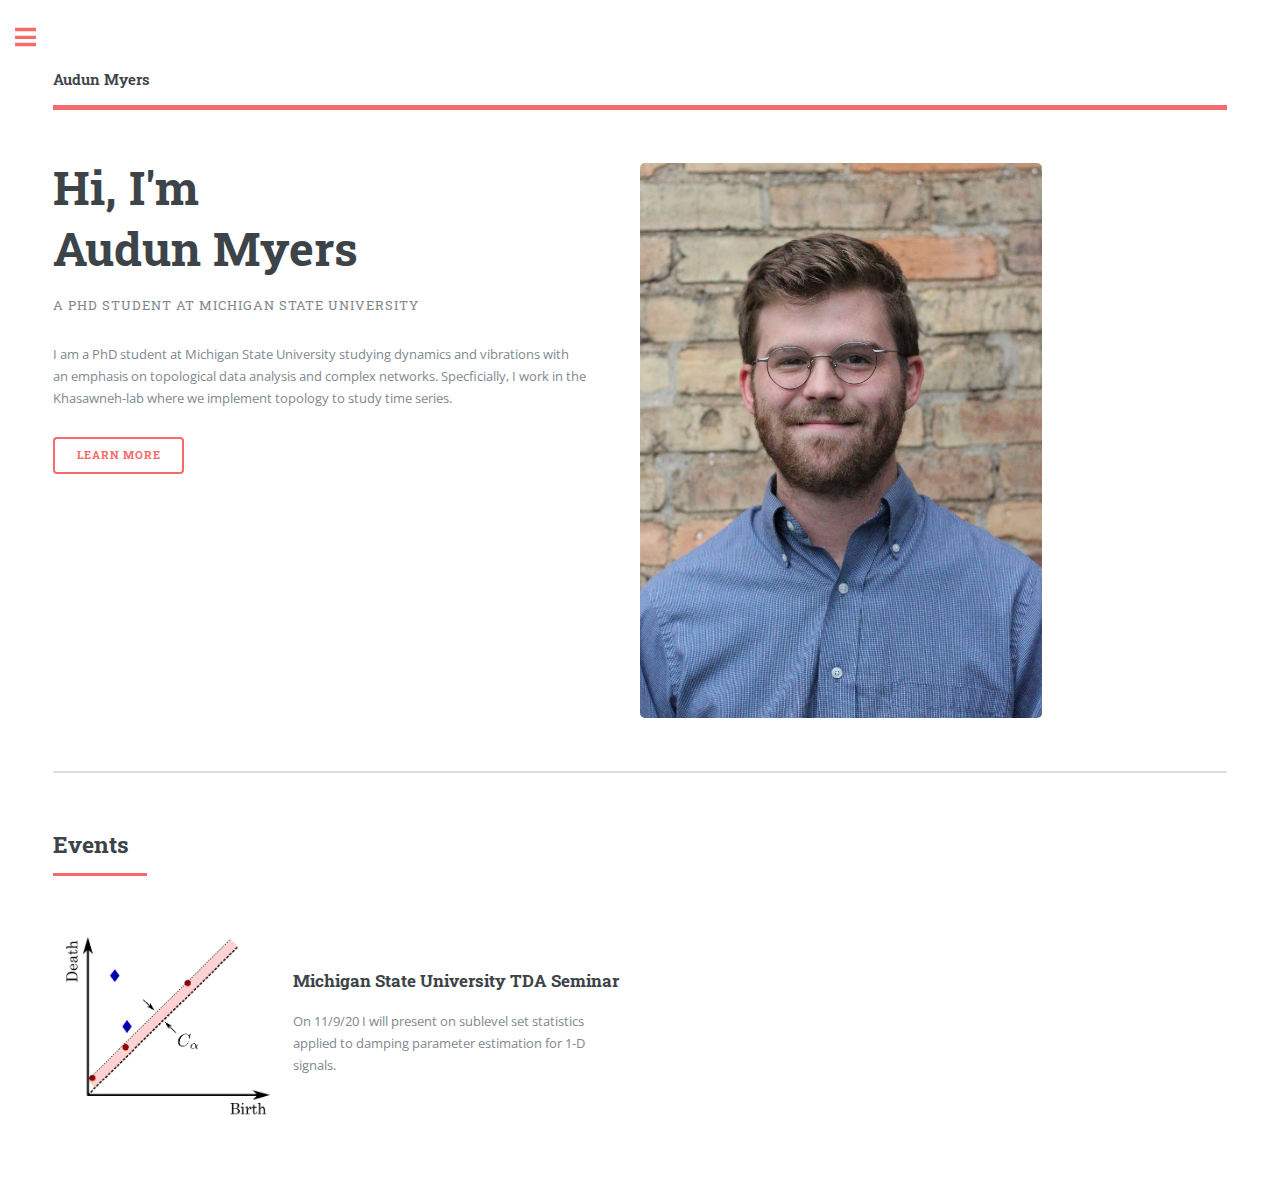
==== commit a2616a0a: "Update index.html" ====
--- a/index.html
+++ b/index.html
@@ -46,7 +46,7 @@
 							<!-- Section -->
 								<section>
 									<header class="major">
-										<h2>Upcoming Events</h2>
+										<h2>Events</h2>
 									</header>
 									<div class="features">
 										<article>
@@ -117,4 +117,4 @@
 			<script src="assets/js/main.js"></script>
 
 	</body>
-</html>+</html>
--- a/assets/css/main.css
+++ b/assets/css/main.css
@@ -1170,28 +1170,6 @@
   color: #9fa3a6 !important;
   opacity: 1.0; }
 
-.collapsible {
-  background-color: #777;
-  color: white;
-  cursor: pointer;
-  padding: 18px;
-  width: 100%;
-  border: none;
-  text-align: left;
-  outline: none;
-  font-size: 15px;
-}
-
-.active, .collapsible:hover {
-  background-color: #555;
-}
-
-.content {
-  padding: 0 18px;
-  display: none;
-  overflow: hidden;
-  background-color: #f1f1f1;
-}
 
 /* Box */
 .box {
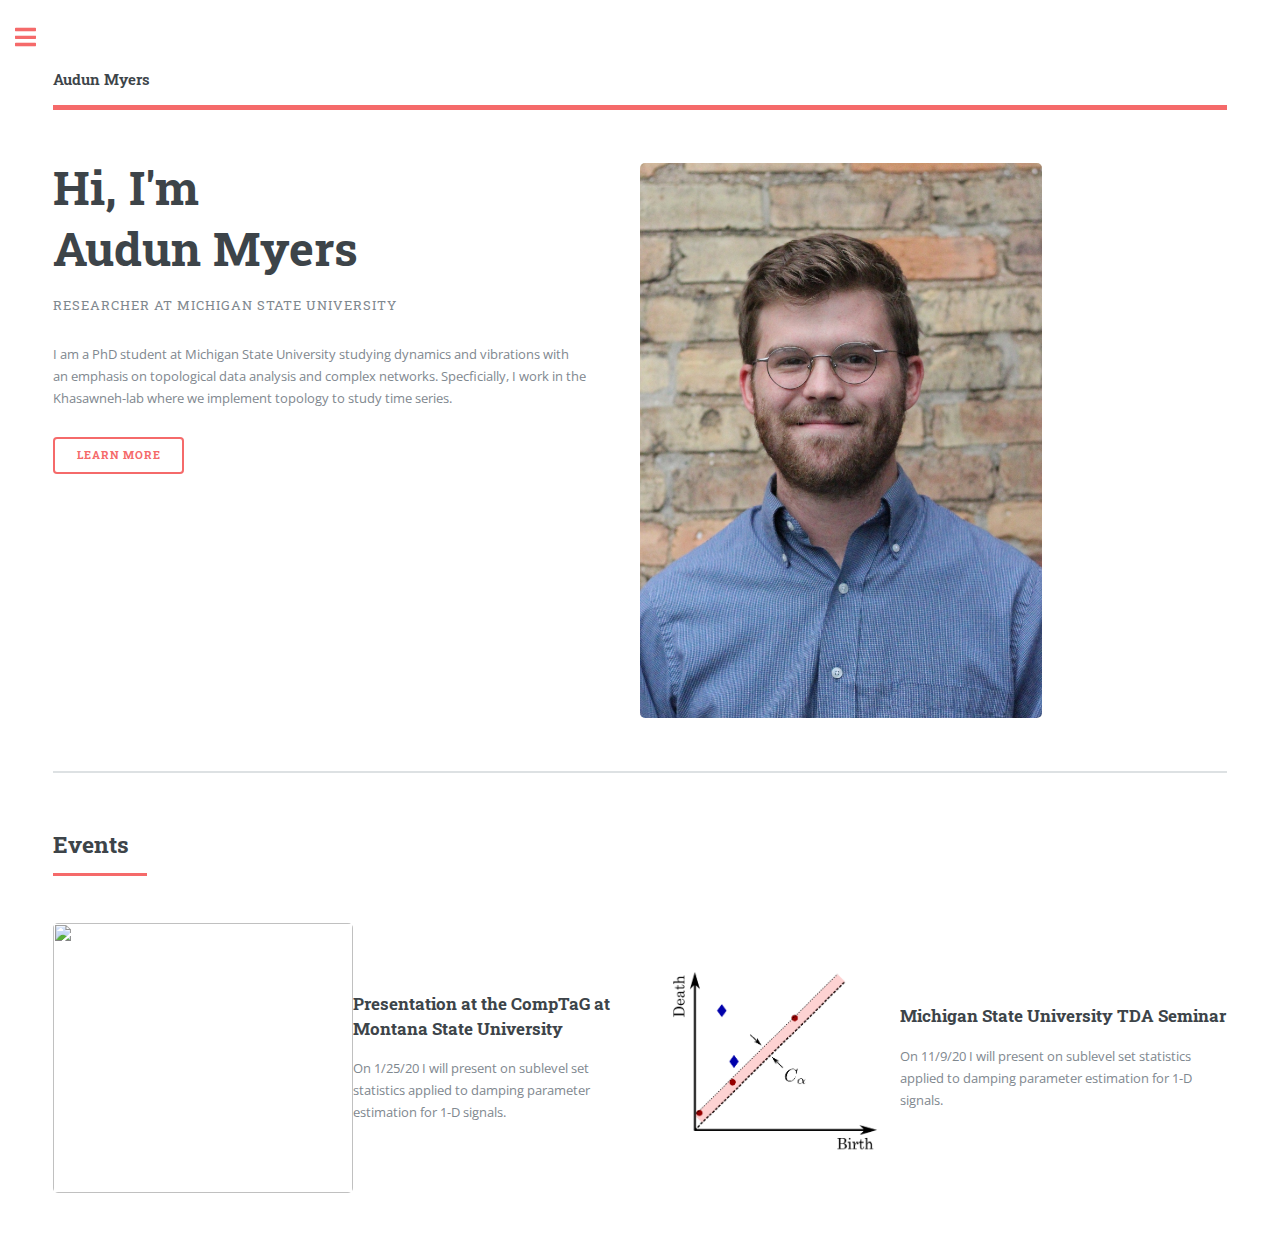
==== commit 2fccb57b: "Updating publications and events" ====
--- a/index.html
+++ b/index.html
@@ -6,7 +6,7 @@
 -->
 <html>
 	<head>
-		<title>Editorial by HTML5 UP</title>
+		<title>Audun Myers</title>
 		<meta charset="utf-8" />
 		<meta name="viewport" content="width=device-width, initial-scale=1, user-scalable=no" />
 		<link rel="stylesheet" href="assets/css/main.css" />
@@ -31,7 +31,7 @@
 										<header>
 											<h1>Hi, I'm<br />
 											Audun Myers</h1>
-											<p>A PhD Student at Michigan State University</p>
+											<p>Researcher at Michigan State University</p>
 										</header>
 										<p>I am a PhD student at Michigan State University studying dynamics and vibrations with an emphasis on topological data analysis and complex networks. Specficially, I work in the Khasawneh-lab where we implement topology to study time series.</p>
 										<ul class="actions">
@@ -49,6 +49,15 @@
 										<h2>Events</h2>
 									</header>
 									<div class="features">
+										<article>
+											<span class="image object">
+        										<img src="images/signal_with_noise.PNG" alt="" style="width:300px;height:270px;">
+        									</span>
+											<div class="content">
+												<h3>Presentation at the CompTaG at Montana State University</h3>
+												<p>On 1/25/20 I will present on sublevel set statistics applied to damping parameter estimation for 1-D signals.</p>
+											</div>
+										</article>
 										<article>
 											<span class="image object">
         										<img src="images/tda_sem_presentation_fig1.PNG" alt="" style="width:240px;height:200px;">
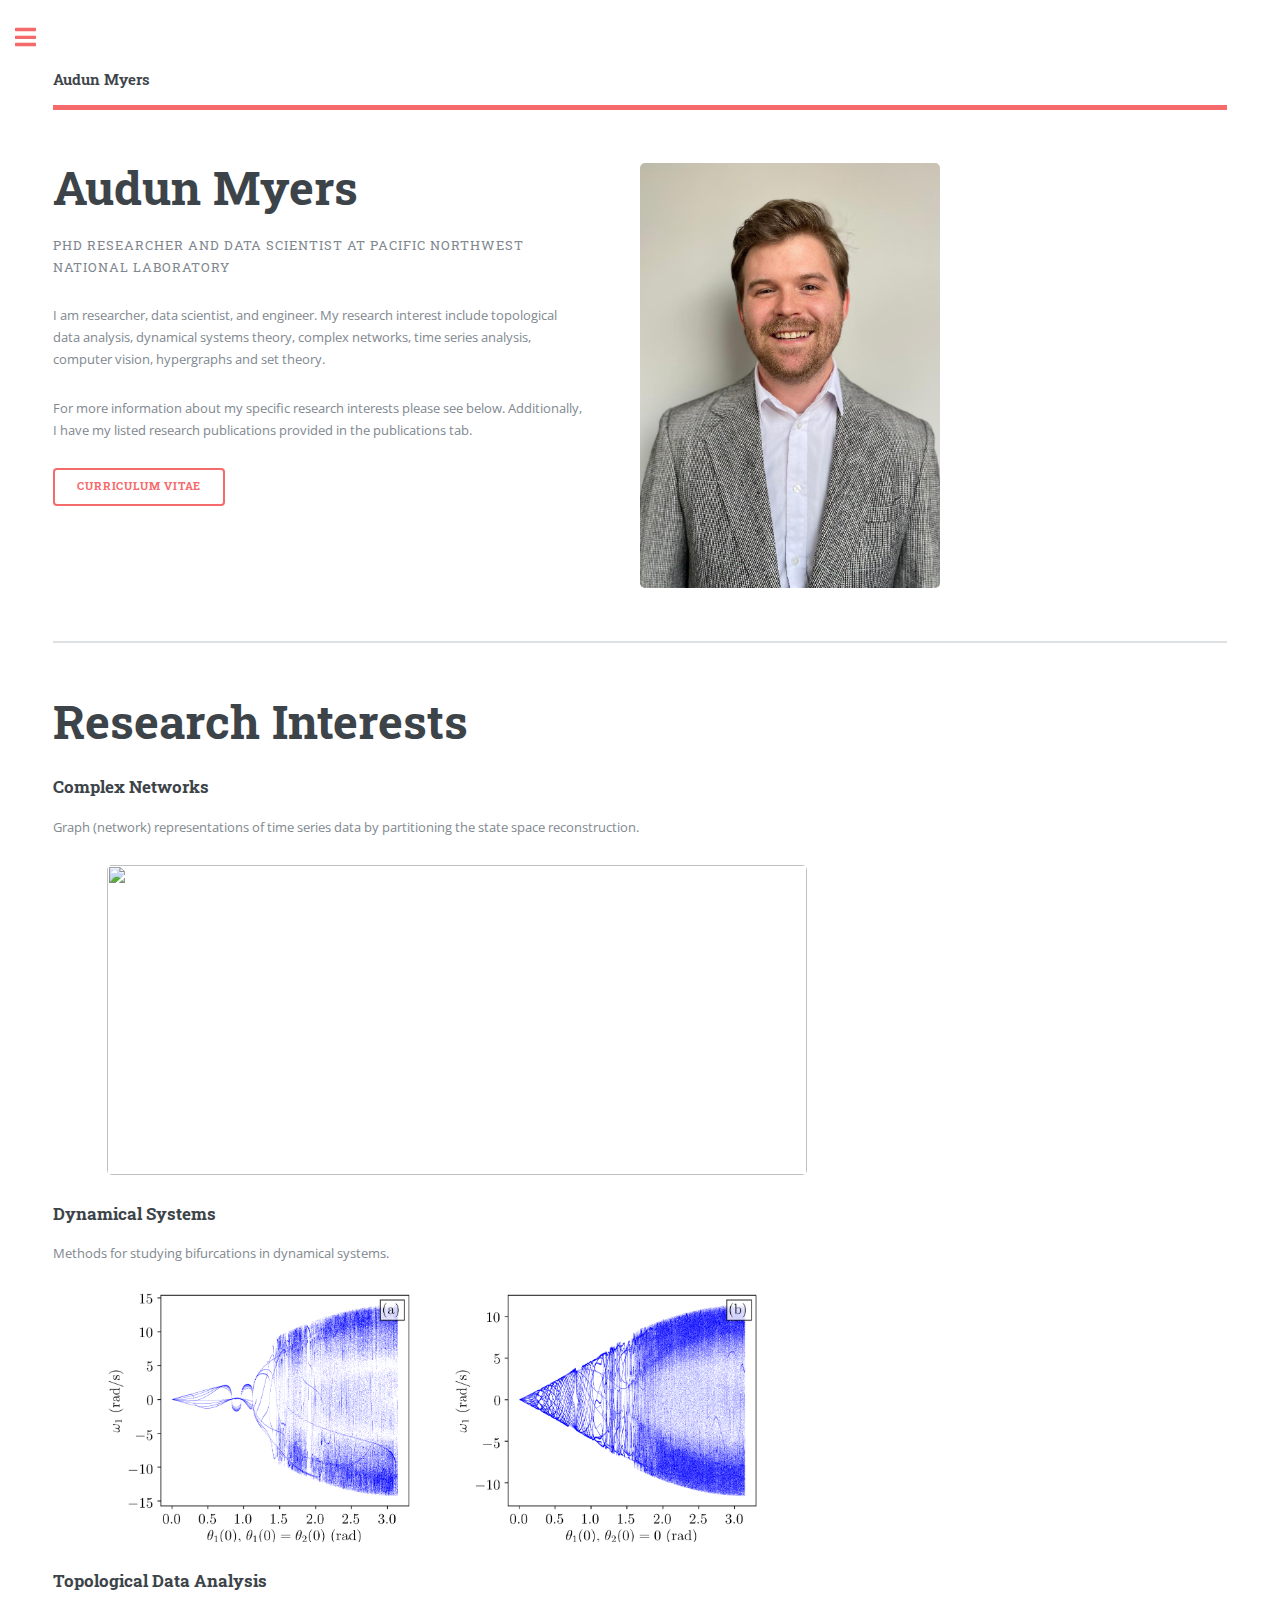
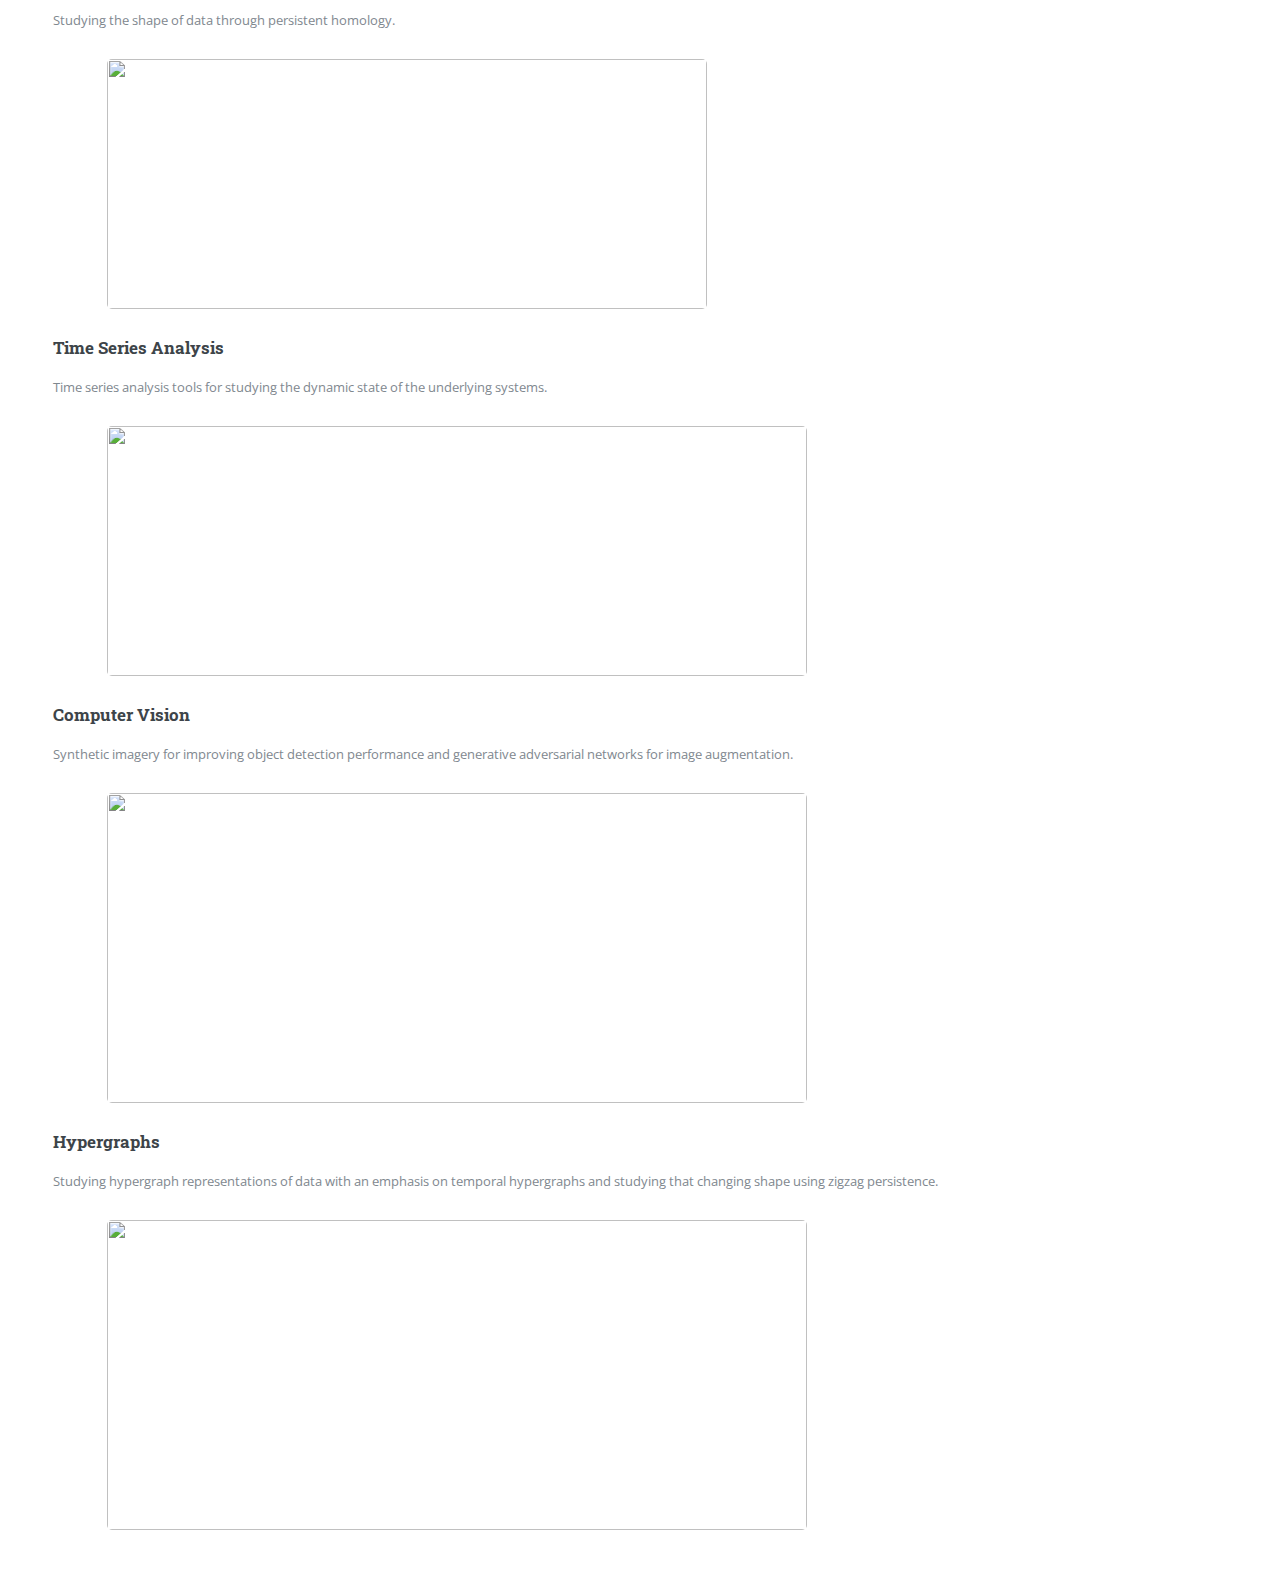
==== commit ab9c349f: "updating bio" ====
--- a/index.html
+++ b/index.html
@@ -29,46 +29,79 @@
 								<section id="banner">
 									<div class="content">
 										<header>
-											<h1>Hi, I'm<br />
+											<h1>
 											Audun Myers</h1>
-											<p>Researcher at Michigan State University</p>
+											<p>PhD Researcher and Data Scientist at Pacific Northwest National Laboratory</p>
 										</header>
-										<p>I am a PhD student at Michigan State University studying dynamics and vibrations with an emphasis on topological data analysis and complex networks. Specficially, I work in the Khasawneh-lab where we implement topology to study time series.</p>
+										<p>I am researcher, data scientist, and engineer. My research interest include topological data analysis, dynamical systems theory, complex networks, time series analysis, computer vision, hypergraphs and set theory.</p> 
+										<p>For more information about my specific research interests please see below. Additionally, I have my listed research publications provided in the publications tab.</p>
 										<ul class="actions">
-											<li><a href="cv.html" class="button big">Learn More</a></li>
+											<li><a href="cv.html" class="button big">Curriculum vitae</a></li>
 										</ul>
 									</div>
 									<span class="image object">
-										<img src="images/AudunMyers.JPG" alt="" style="width:402px;height:555px;">
+										<img src="images/AudunMyers.jpeg" alt="" style="width:300px;height:425px;">
 									</span>
+
 								</section>
+									<section id="banner">
+									<div class="content">
+										<header>
+											<h1>
+											Research Interests
+											</h1>
+										</header>
 
-							<!-- Section -->
-								<section>
-									<header class="major">
-										<h2>Events</h2>
-									</header>
-									<div class="features">
-										<article>
-											<span class="image object">
-        										<img src="images/signal_with_noise.PNG" alt="" style="width:300px;height:270px;">
-        									</span>
-											<div class="content">
-												<h3>Presentation at the CompTaG at Montana State University</h3>
-												<p>On 1/25/20 I will present on sublevel set statistics applied to damping parameter estimation for 1-D signals.</p>
-											</div>
-										</article>
-										<article>
-											<span class="image object">
-        										<img src="images/tda_sem_presentation_fig1.PNG" alt="" style="width:240px;height:200px;">
-        									</span>
-											<div class="content">
-												<h3>Michigan State University TDA Seminar</h3>
-												<p>On 11/9/20 I will present on sublevel set statistics applied to damping parameter estimation for 1-D signals.</p>
-											</div>
-										</article>
+										<h3>
+											Complex Networks
+										</h3>
+										<p>Graph (network) representations of time series data by partitioning the state space reconstruction.</p> 
+										<span class="image object">
+											<img src="images/network_gif.gif" alt="" style="width:700px;height:310px;">
+										</span>
+
+										<h3>
+											Dynamical Systems
+										</h3>
+										<p>Methods for studying bifurcations in dynamical systems.</p>
+										<span class="image object">
+											<img src="images/dynamical_systems_image.png" alt="" style="width:650px;height:250px;">
+										</span>
+										
+										<h3>
+											Topological Data Analysis
+										</h3>
+										<p>Studying the shape of data through persistent homology.</p>
+										<span class="image object">
+											<img src="images/TDA_gif.gif" alt="" style="width:600px;height:250px;">
+										</span>
+
+										<h3>
+											Time Series Analysis
+										</h3>
+										<p>Time series analysis tools for studying the dynamic state of the underlying systems.</p>
+										<span class="image object">
+											<img src="images/tsa_gif.gif" alt="" style="width:700px;height:250px;">
+										</span>
+
+										<h3>
+											Computer Vision
+										</h3>
+										<p>Synthetic imagery for improving object detection performance and generative adversarial networks for image augmentation.</p>
+										<span class="image object">
+											<img src="images/computer_vision.jpg" alt="" style="width:700px;height:310px;">
+										</span>
+
+										<h3>
+											Hypergraphs
+										</h3>
+										<p>Studying hypergraph representations of data with an emphasis on temporal hypergraphs and studying that changing shape using zigzag persistence.</p>
+										<span class="image object">
+											<img src="images/THG_gif.gif" alt="" style="width:700px;height:310px;">
+										</span>
 									</div>
 								</section>
+								
 
 						</div>
 					</div>
@@ -104,13 +137,13 @@
 									</header>
 									<p>Please feel free to contact me via email if you are interested in collaborating on code or a publication.</p>
 									<ul class="contact">
-										<li class="icon solid fa-envelope"><a href="#">myersau3@msu.edu</a></li>
+										<li class="icon solid fa-envelope"><a href="#">audun.myers@pnnl.gov</a></li>
 									</ul>
 								</section>
 
 							<!-- Footer -->
 								<footer id="footer">
-									<p class="copyright">&copy; Untitled. All rights reserved. Demo Images: <a href="https://unsplash.com">Unsplash</a>. Design: <a href="https://html5up.net">HTML5 UP</a>.</p>
+									<p>Additional and recently updated information can be found through my Google Scholar and Github accounts.</p>
 								</footer>
 
 						</div>
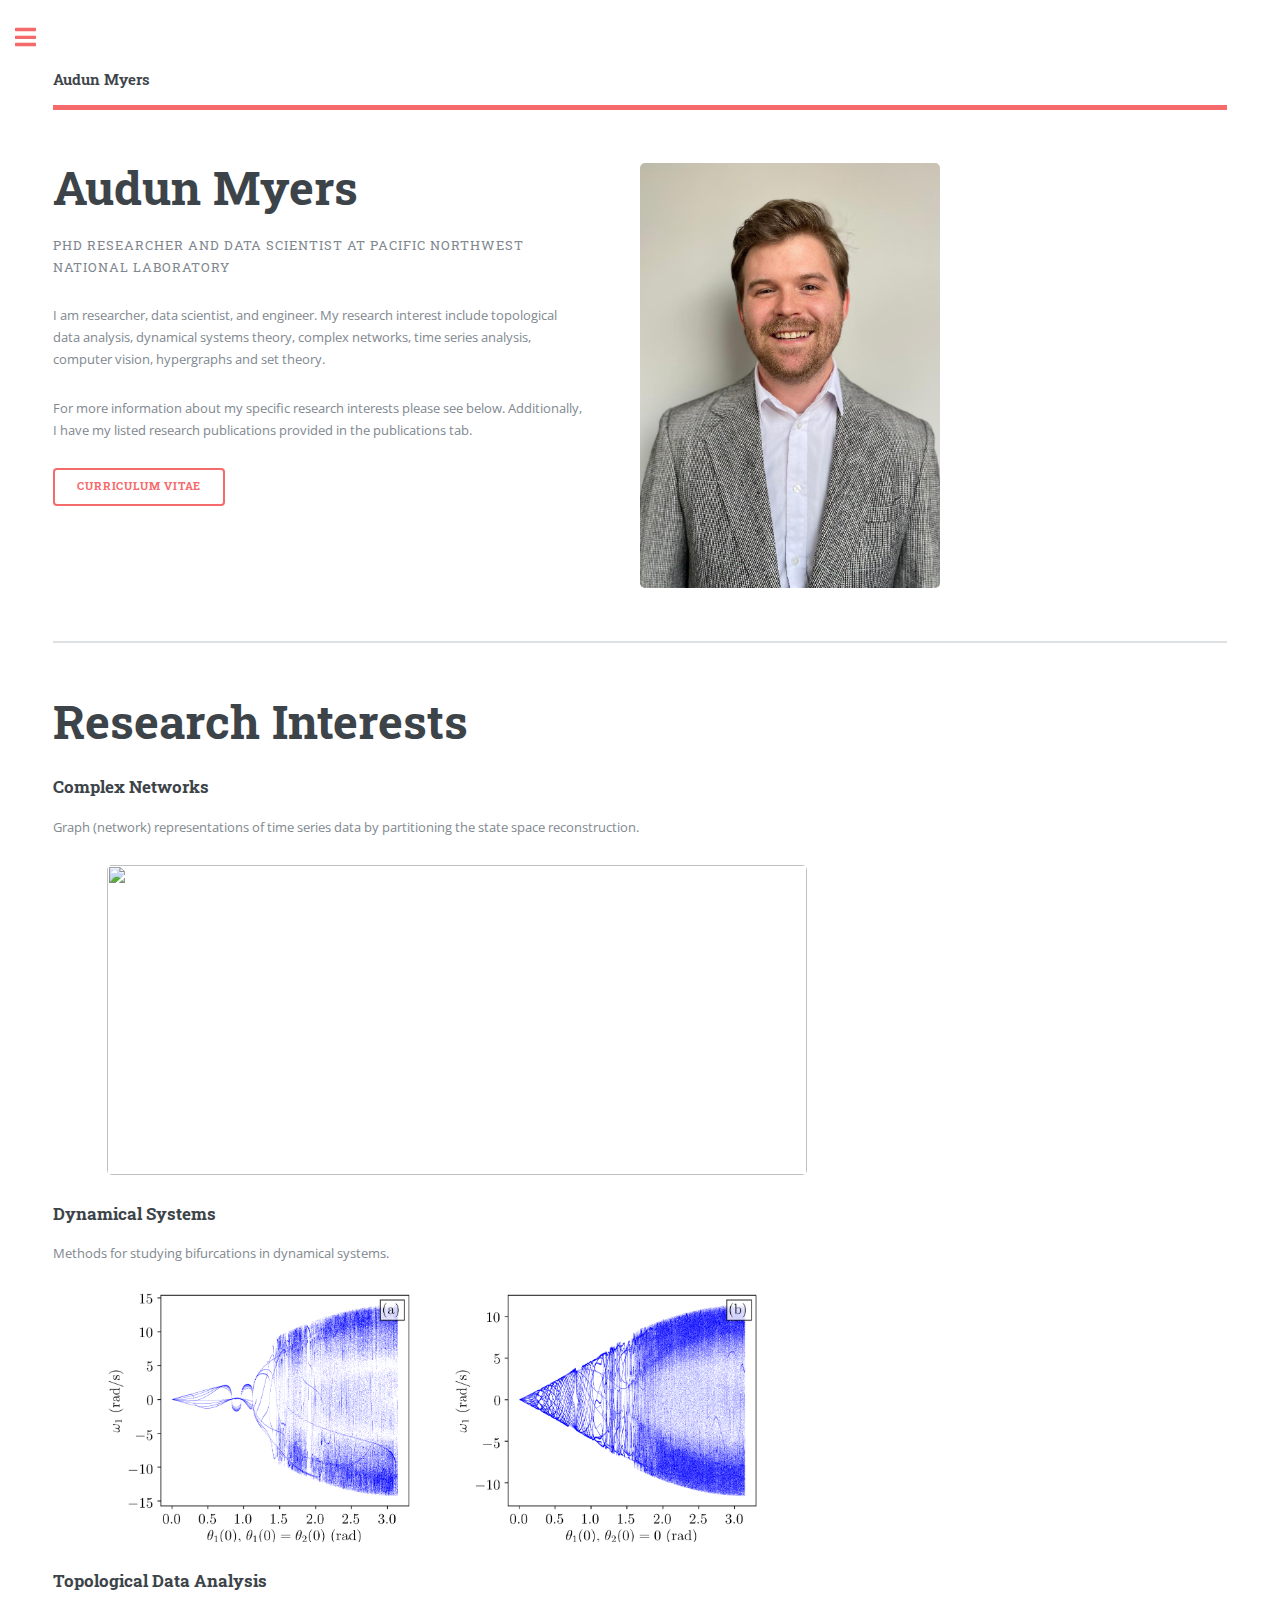
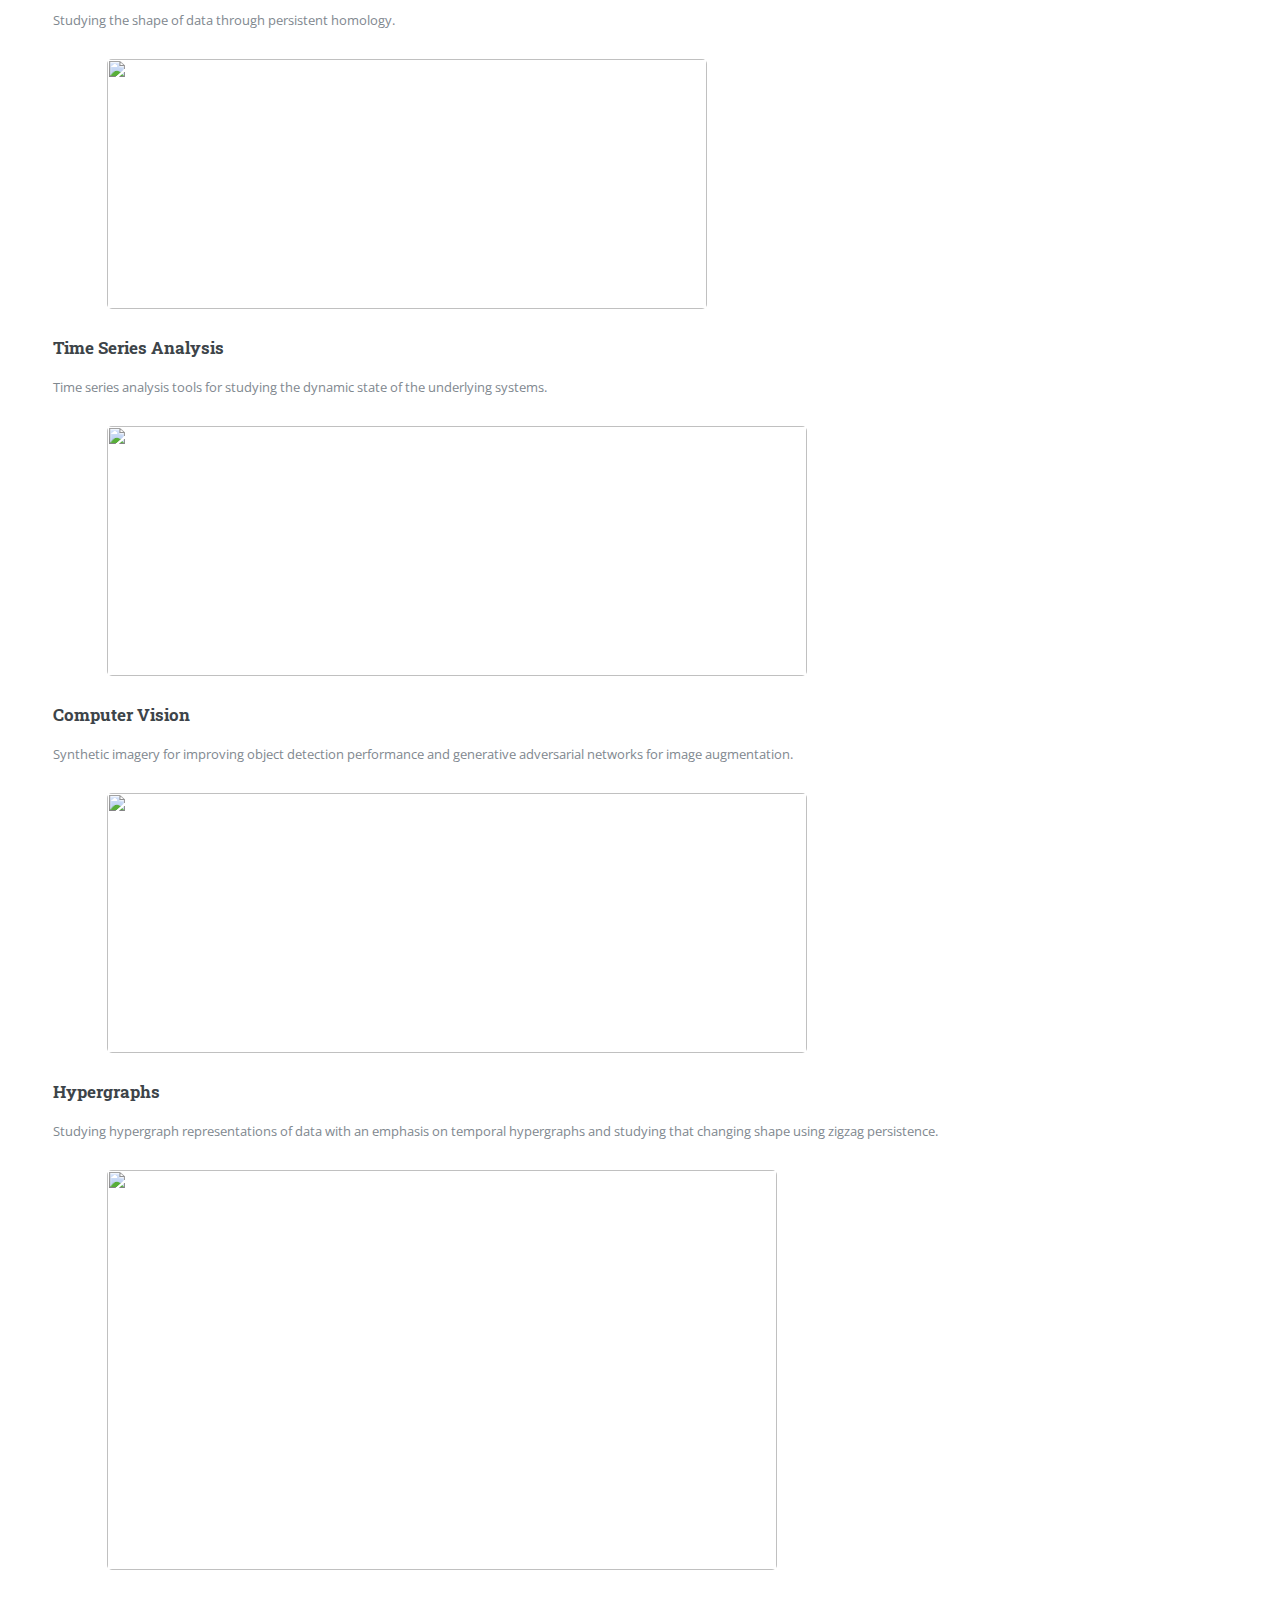
==== commit 6a4abd1a: "updating_bio_research_interests_and_cv" ====
--- a/index.html
+++ b/index.html
@@ -89,7 +89,7 @@
 										</h3>
 										<p>Synthetic imagery for improving object detection performance and generative adversarial networks for image augmentation.</p>
 										<span class="image object">
-											<img src="images/computer_vision.jpg" alt="" style="width:700px;height:310px;">
+											<img src="images/computer_vision.PNG" alt="" style="width:700px;height:260px;">
 										</span>
 
 										<h3>
@@ -97,7 +97,7 @@
 										</h3>
 										<p>Studying hypergraph representations of data with an emphasis on temporal hypergraphs and studying that changing shape using zigzag persistence.</p>
 										<span class="image object">
-											<img src="images/THG_gif.gif" alt="" style="width:700px;height:310px;">
+											<img src="images/THGZZ_windowing.gif" alt="" style="width:670px;height:400px;">
 										</span>
 									</div>
 								</section>
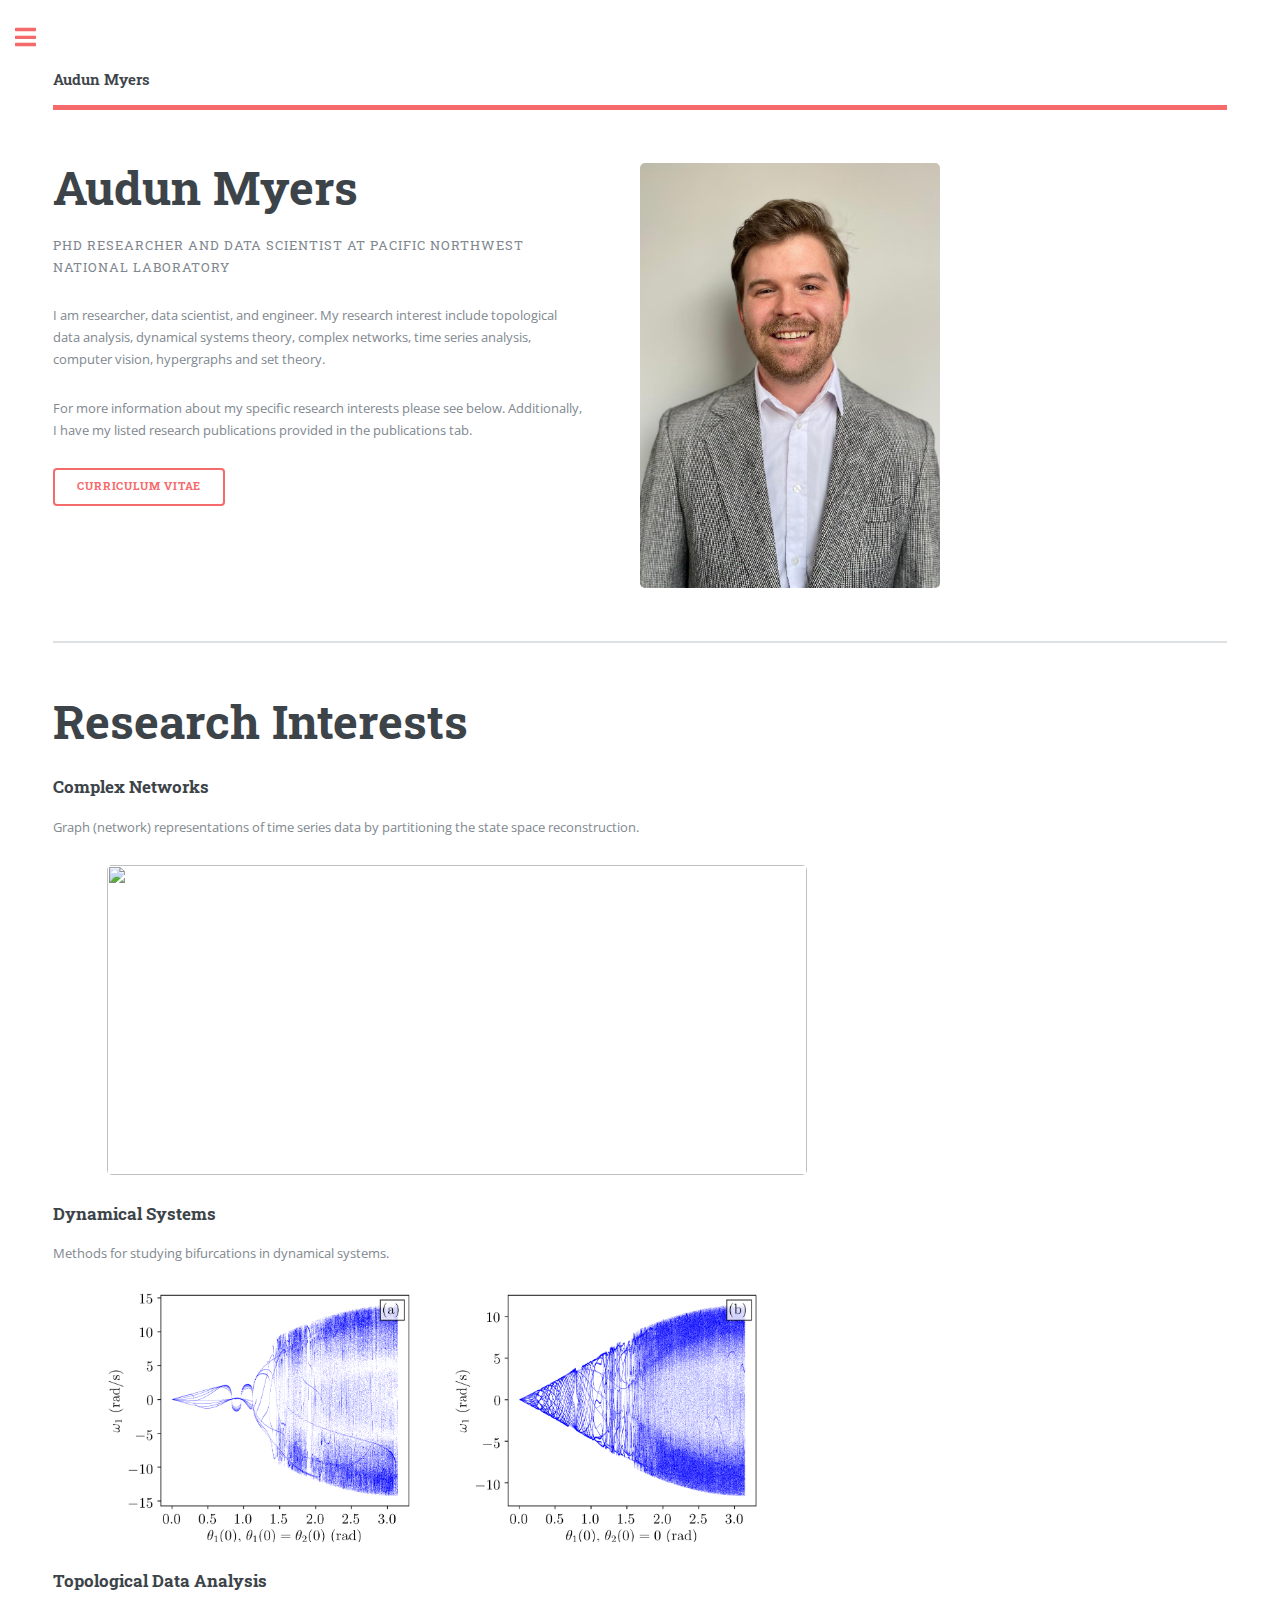
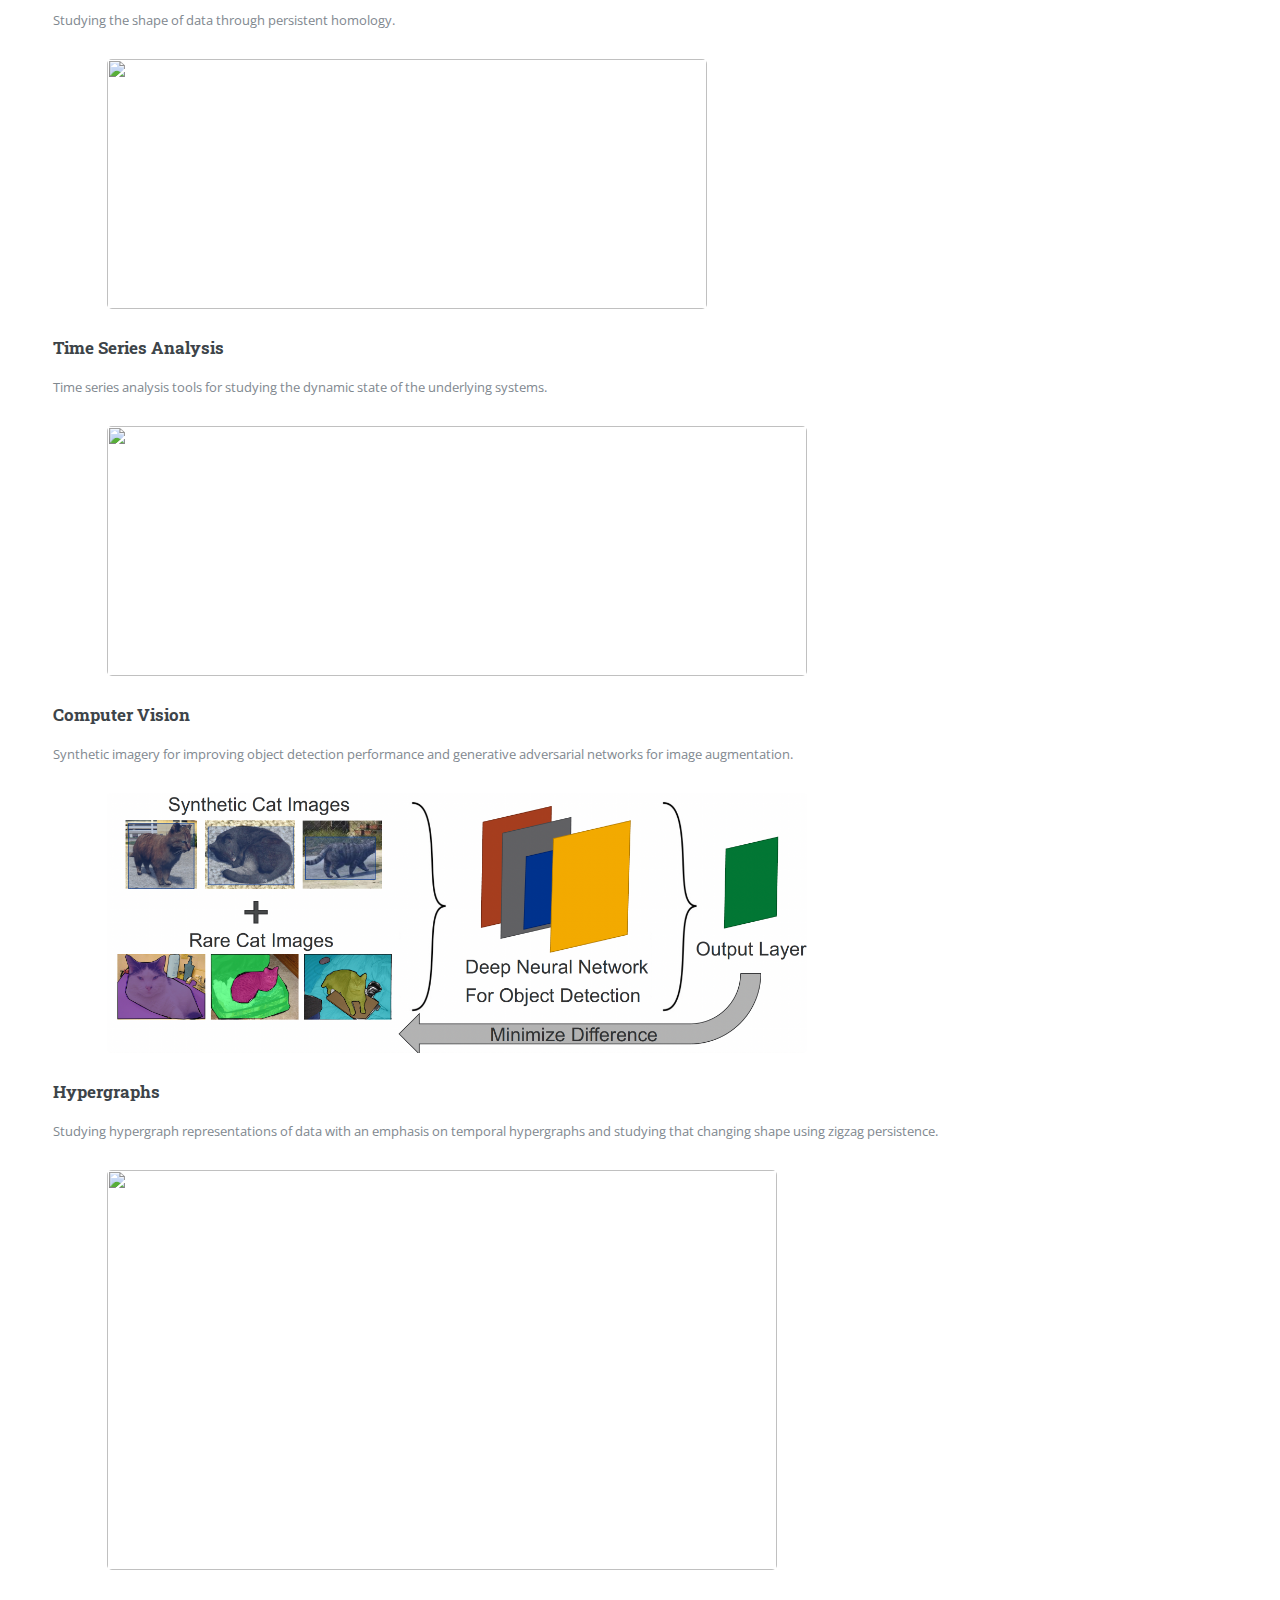
==== commit 29bc9e50: "Update index.html" ====
--- a/index.html
+++ b/index.html
@@ -10,6 +10,14 @@
 		<meta charset="utf-8" />
 		<meta name="viewport" content="width=device-width, initial-scale=1, user-scalable=no" />
 		<link rel="stylesheet" href="assets/css/main.css" />
+
+		<link rel="apple-touch-icon" sizes="180x180" href="/apple-touch-icon.png">
+		<link rel="icon" type="image/png" sizes="32x32" href="/favicon-32x32.png">
+		<link rel="icon" type="image/png" sizes="16x16" href="/favicon-16x16.png">
+		<link rel="manifest" href="/site.webmanifest">
+		<link rel="mask-icon" href="/safari-pinned-tab.svg" color="#5bbad5">
+		<meta name="msapplication-TileColor" content="#da532c">
+		<meta name="theme-color" content="#ffffff">
 	</head>
 	<body class="is-preload">
 
@@ -89,7 +97,7 @@
 										</h3>
 										<p>Synthetic imagery for improving object detection performance and generative adversarial networks for image augmentation.</p>
 										<span class="image object">
-											<img src="images/computer_vision.PNG" alt="" style="width:700px;height:260px;">
+											<img src="images/computer_vision.png" alt="" style="width:700px;height:260px;">
 										</span>
 
 										<h3>
